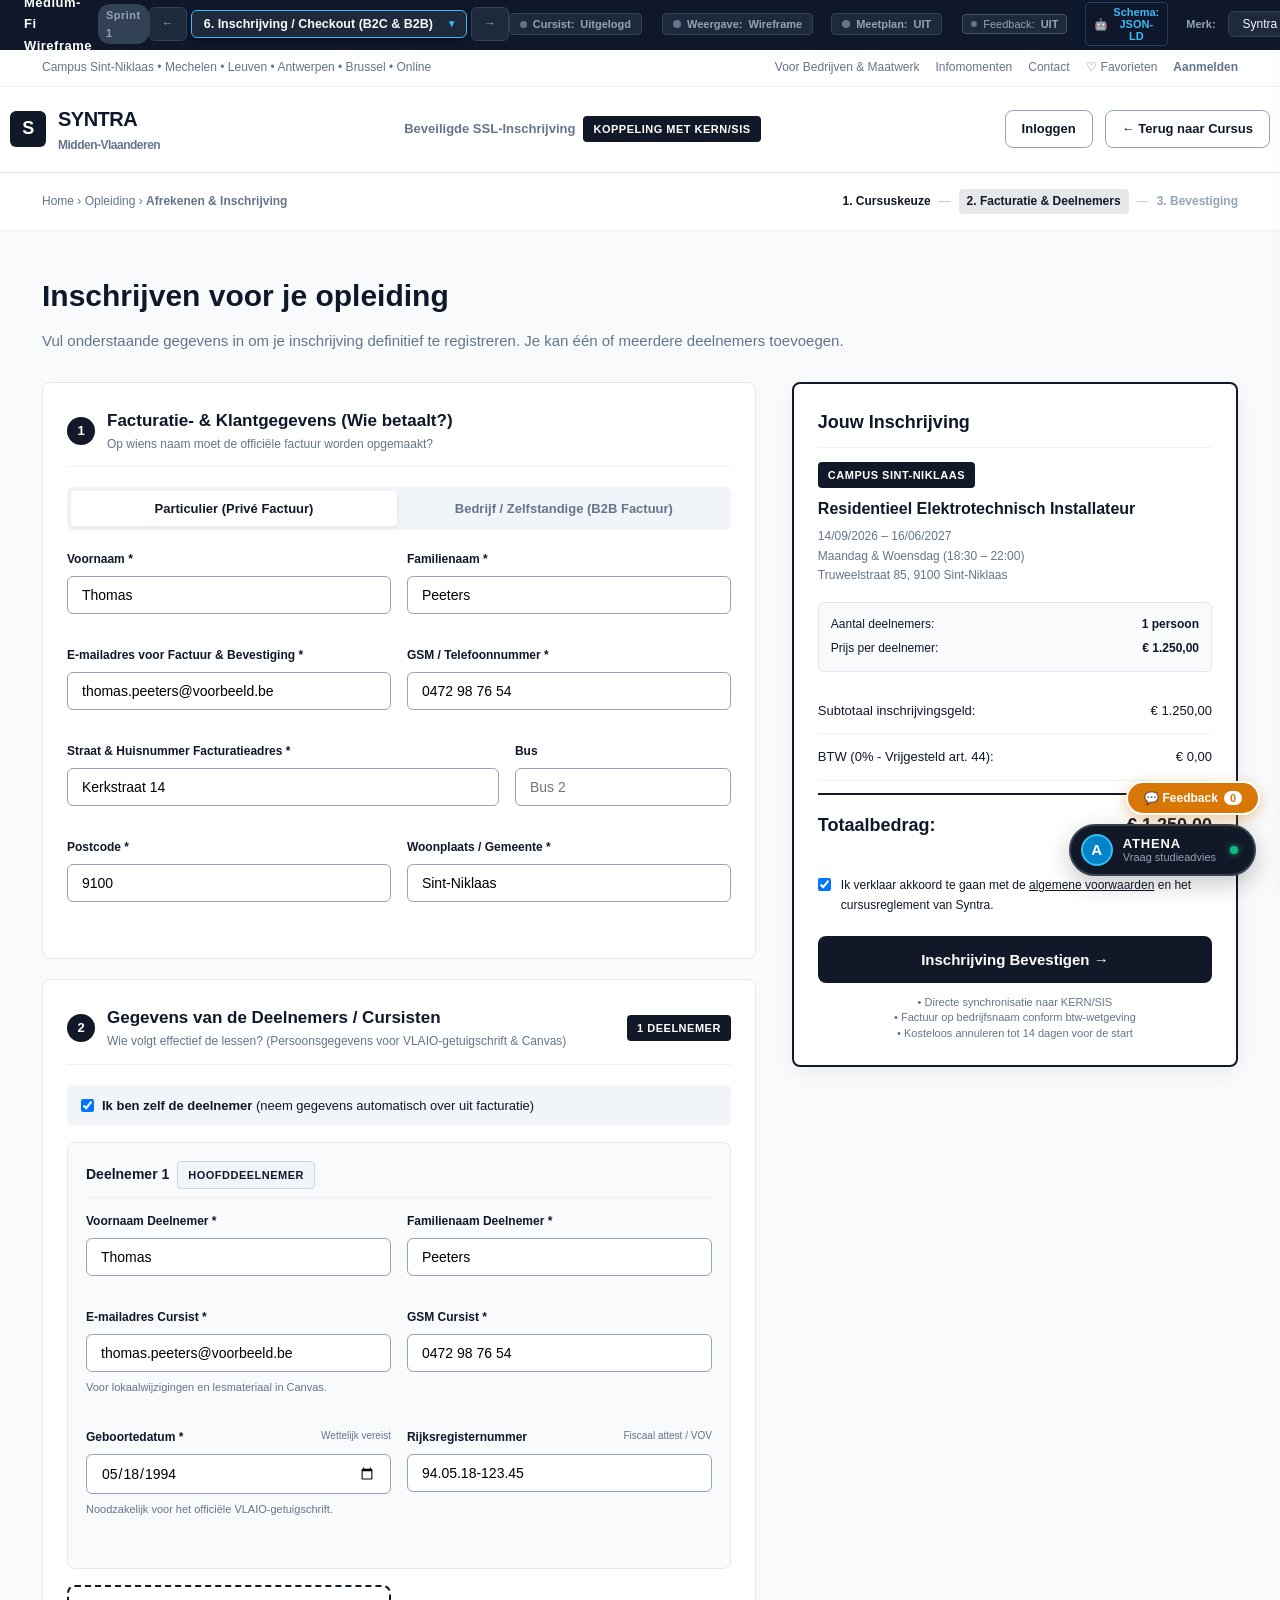
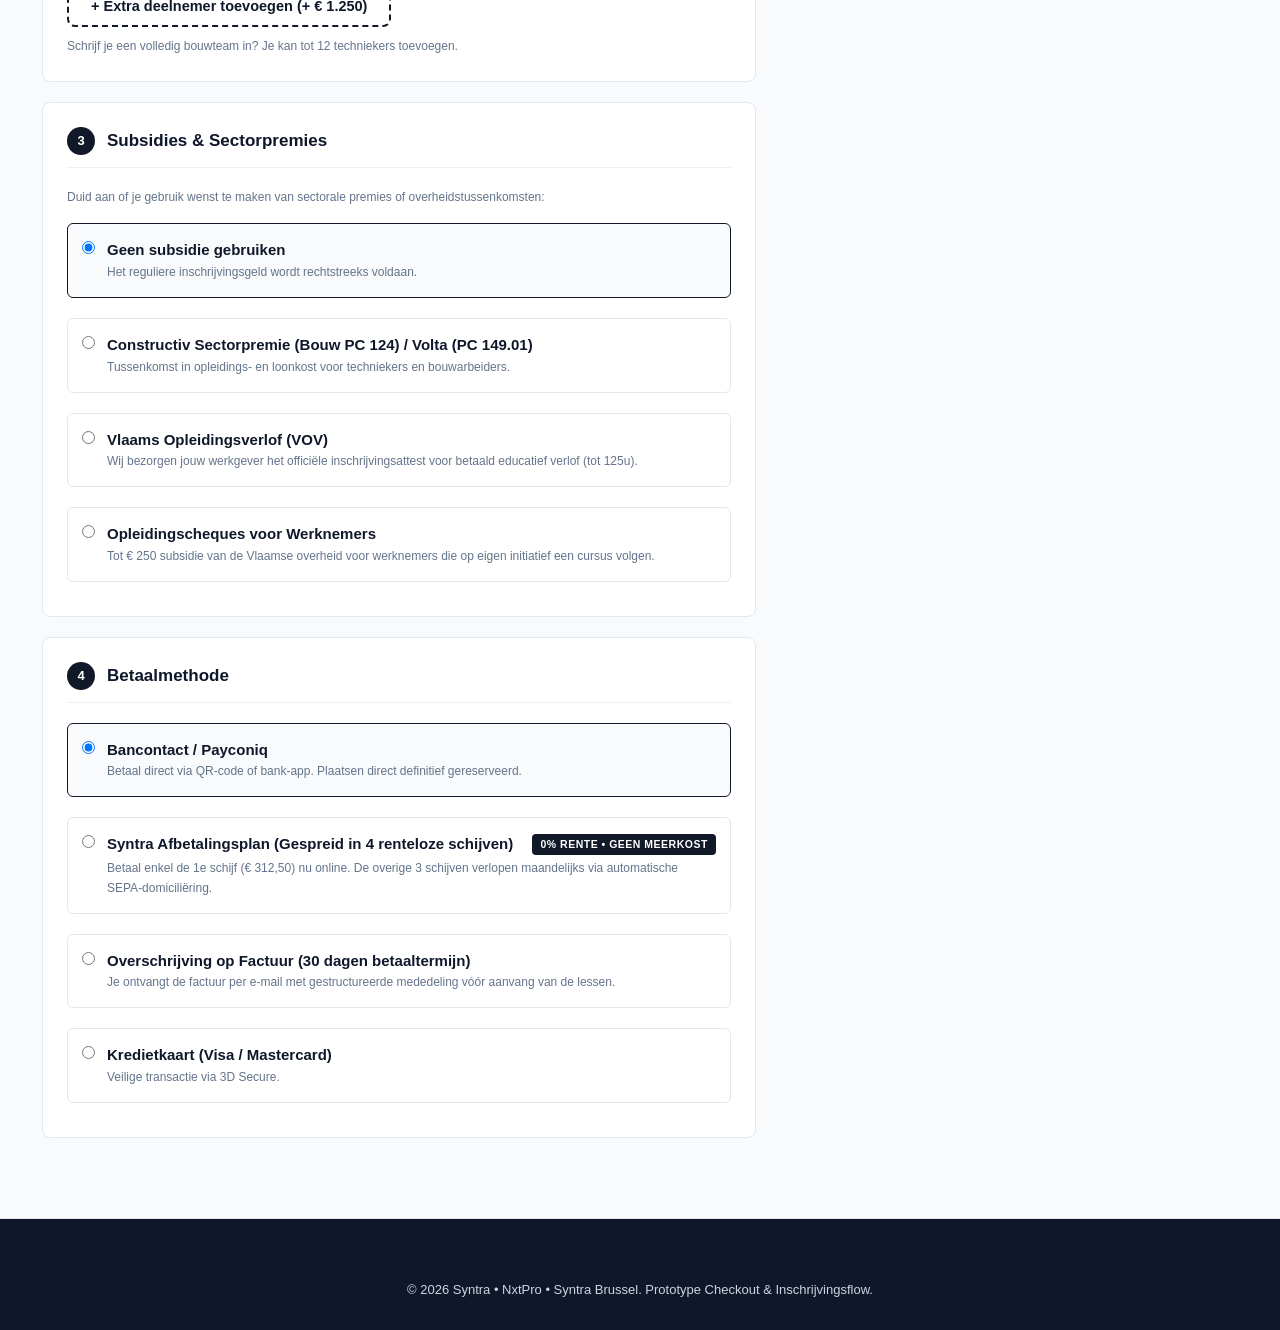
==== afrekenen.html @ c0764ba0 "Initial commit: Syntra & NxtPro wireframe prototype with feedback tool, schema inspector, and multi-" ====
<!DOCTYPE html>
<html lang="nl-BE">
<head>
    <meta charset="UTF-8">
    <meta name="viewport" content="width=device-width, initial-scale=1.0">
    <title>Wireframe Prototype - Afrekenen &amp; Inschrijven</title>
    <link rel="stylesheet" href="assets/wireframe.css">
    <link rel="stylesheet" href="assets/feedback-tool.css">
    <script src="assets/wireframe.js" defer></script>
    <script src="assets/feedback-tool.js" defer></script>
    <script src="assets/schema-inspector.js" defer></script>
</head>
<body style="background:#F8FAFC;">

    <!-- GLOBAL HEADER WIREFRAME -->
    <header class="wf-header">
        <div class="wf-topbar">
            <div class="wf-container wf-topbar-flex">
                <div>Campus Sint-Niklaas &bull; Mechelen &bull; Leuven &bull; Antwerpen &bull; Brussel &bull; Online</div>
                <div style="display:flex;gap:16px;align-items:center;">
                    <a href="sector-bouw.html#b2b-bouw" style="color:inherit;text-decoration:none;">Voor Bedrijven &amp; Maatwerk</a>
                    <a href="index.html#infosessies" style="color:inherit;text-decoration:none;">Infomomenten</a>
                    <a href="#" style="color:inherit;text-decoration:none;">Contact</a>
                    <a href="#" class="wf-top-favorites-btn" style="color:inherit;text-decoration:none;display:inline-flex;align-items:center;gap:4px;">
                        <span>♡</span> <span>Favorieten</span>
                        <span class="wf-fav-count-badge" style="display:none;">0</span>
                    </a>
                    <a href="#" class="wf-top-user-btn" style="color:inherit;text-decoration:none;font-weight:700;">
                        Aanmelden
                    </a>
                </div>
            </div>
        </div>

        <div class="wf-container wf-main-header">
            <a href="index.html" class="wf-brand-logo">
                <div class="wf-logo-badge">S</div>
                <div>
                    <span class="wf-brand-name">SYNTRA</span>
                    <span style="font-size:12px;display:block;font-weight:600;color:var(--wf-text-muted);" class="wf-brand-sub">Midden-Vlaanderen</span>
                </div>
            </a>
            <div style="font-size:13px; font-weight:700; color:var(--wf-text-muted); display:flex; align-items:center; gap:8px;">
                <span>Beveiligde SSL-Inschrijving</span>
                <span class="wf-tag wf-tag-dark">Koppeling met KERN/SIS</span>
            </div>
            <div class="wf-nav-actions">
                <a href="opleiding.html" class="wf-btn wf-btn-outline wf-btn-sm">&larr; Terug naar Cursus</a>
            </div>
        </div>
    </header>

    <!-- CHECKOUT BREADCRUMB & STAPPENINDICATOR -->
    <div style="background:#FFFFFF; border-bottom:1px solid #EEF2F6; padding:16px 0;">
        <div class="wf-container">
            <div style="display:flex; justify-content:space-between; align-items:center; flex-wrap:wrap; gap:12px;">
                <div style="font-size:12px; color:var(--wf-text-muted);">
                    <a href="index.html" style="color:inherit; text-decoration:none;">Home</a> &rsaquo;
                    <a href="opleiding.html" style="color:inherit; text-decoration:none;">Opleiding</a> &rsaquo;
                    <strong>Afrekenen &amp; Inschrijving</strong>
                </div>
                <!-- Stappen indicator -->
                <div style="display:flex; align-items:center; gap:8px; font-size:12px; font-weight:700;">
                    <span style="color:#111827;">1. Cursuskeuze</span>
                    <span style="color:#CBD5E1;">&mdash;</span>
                    <span style="color:#111827; background:#E5E7EB; padding:3px 8px; border-radius:4px;">2. Facturatie &amp; Deelnemers</span>
                    <span style="color:#CBD5E1;">&mdash;</span>
                    <span style="color:#94A3B8;">3. Bevestiging</span>
                </div>
            </div>
        </div>
    </div>

    <!-- MAIN CHECKOUT CONTENT -->
    <main class="wf-section" style="padding:40px 0 60px;">
        <div class="wf-container">
            
            <h1 style="font-size:30px; font-weight:900; margin-bottom:8px;">
                Inschrijven voor je opleiding
            </h1>
            <p style="font-size:15px; color:var(--wf-text-muted); margin-bottom:28px;">
                Vul onderstaande gegevens in om je inschrijving definitief te registreren. Je kan één of meerdere deelnemers toevoegen.
            </p>

            <form id="wfCheckoutForm" action="bevestiging.html" method="get">
                <div class="wf-checkout-layout">
                    
                    <!-- LINKERKOLOM: INSCHRIJFFORMULIER -->
                    <div>
                        
                        <!-- STAP 1: FACTURATIE- & KLANTGEGEVENS (ONMIDDELLIJK ALS EERSTE STAP!) -->
                        <div class="wf-checkout-step">
                            <div class="wf-checkout-step-header">
                                <div class="wf-step-number">1</div>
                                <div>
                                    <div class="wf-checkout-step-title">Facturatie- &amp; Klantgegevens (Wie betaalt?)</div>
                                    <div style="font-size:12px; color:var(--wf-text-muted);">Op wiens naam moet de officiële factuur worden opgemaakt?</div>
                                </div>
                            </div>

                            <div class="wf-toggle-tabs" id="customerTypeTabs">
                                <button type="button" class="wf-toggle-tab active" id="tabParticulier" onclick="switchCustomerType('particulier')">
                                    Particulier (Privé Factuur)
                                </button>
                                <button type="button" class="wf-toggle-tab" id="tabBedrijf" onclick="switchCustomerType('bedrijf')">
                                    Bedrijf / Zelfstandige (B2B Factuur)
                                </button>
                            </div>
                            <input type="hidden" name="klanttype" id="inputKlanttype" value="particulier">

                            <!-- VELDEN VOOR BEDRIJF / ZAKELIJK (DIRECT ZICHTBAAR BIJ BEDRIJF) -->
                            <div id="fieldsBedrijf" style="display:none; background:#F8FAFC; border:1px solid #CBD5E1; border-radius:8px; padding:20px; margin-bottom:16px;">
                                <div class="wf-form-row">
                                    <div class="wf-form-row-1">
                                        <label class="wf-form-label">Bedrijfsnaam / Onderneming *</label>
                                        <input type="text" class="wf-form-input" name="bedrijfsnaam" id="inputBedrijfsnaam" placeholder="bv. Bouwbedrijf Peeters NV" value="Bouwbedrijf Peeters NV">
                                    </div>
                                    <div class="wf-form-row-1">
                                        <label class="wf-form-label">
                                            <span>Ondernemings- / BTW-nummer *</span>
                                            <small style="color:#059669; font-weight:700;">Geldig (Modulo 97)</small>
                                        </label>
                                        <input type="text" class="wf-form-input" name="btwnummer" id="inputBTW" placeholder="BE 0123.456.789" value="BE 0845.123.789">
                                    </div>
                                </div>

                                <div class="wf-form-row">
                                    <div class="wf-form-row-1">
                                        <label class="wf-form-label">E-mailadres voor Facturatie *</label>
                                        <input type="email" class="wf-form-input" name="facturatie_email" placeholder="facturen@bedrijf.be" value="facturen@peetersbouw.be">
                                        <small style="font-size:11px; color:var(--wf-text-muted);">PDF en e-factuur (UBL / Peppol) worden hierheen verzonden.</small>
                                    </div>
                                    <div class="wf-form-row-1">
                                        <label class="wf-form-label">PO-nummer / Bestelbon referentie</label>
                                        <input type="text" class="wf-form-input" name="po_nummer" placeholder="bv. PO-2026-9041" value="PO-2026-9041">
                                    </div>
                                </div>

                                <div class="wf-form-row">
                                    <div class="wf-form-row-1">
                                        <label class="wf-form-label">Contactpersoon Facturatie (Voornaam &amp; Naam)</label>
                                        <input type="text" class="wf-form-input" name="contactpersoon" placeholder="bv. Martine Janssens" value="Martine Janssens">
                                    </div>
                                    <div class="wf-form-row-1">
                                        <label class="wf-form-label">Telefoonnummer Administratie</label>
                                        <input type="tel" class="wf-form-input" name="bedrijf_telefoon" placeholder="03 770 12 34" value="03 770 12 34">
                                    </div>
                                </div>
                            </div>

                            <!-- VELDEN VOOR PARTICULIERE FACTUUR -->
                            <div id="fieldsParticulier">
                                <div class="wf-form-row">
                                    <div class="wf-form-row-1">
                                        <label class="wf-form-label">Voornaam *</label>
                                        <input type="text" class="wf-form-input" id="fact_voornaam" name="fact_voornaam" required placeholder="bv. Thomas" value="Thomas">
                                    </div>
                                    <div class="wf-form-row-1">
                                        <label class="wf-form-label">Familienaam *</label>
                                        <input type="text" class="wf-form-input" id="fact_achternaam" name="fact_achternaam" required placeholder="bv. Peeters" value="Peeters">
                                    </div>
                                </div>

                                <div class="wf-form-row">
                                    <div class="wf-form-row-1">
                                        <label class="wf-form-label">E-mailadres voor Factuur &amp; Bevestiging *</label>
                                        <input type="email" class="wf-form-input" id="fact_email" name="fact_email" required placeholder="thomas.peeters@voorbeeld.be" value="thomas.peeters@voorbeeld.be">
                                    </div>
                                    <div class="wf-form-row-1">
                                        <label class="wf-form-label">GSM / Telefoonnummer *</label>
                                        <input type="tel" class="wf-form-input" id="fact_telefoon" name="fact_telefoon" required placeholder="0470 12 34 56" value="0472 98 76 54">
                                    </div>
                                </div>
                            </div>

                            <!-- GEMEENSCHAPPELIJK FACTURATIEADRES -->
                            <div class="wf-form-row" style="grid-template-columns: 2fr 1fr;">
                                <div class="wf-form-row-1">
                                    <label class="wf-form-label">Straat &amp; Huisnummer Facturatieadres *</label>
                                    <input type="text" class="wf-form-input" id="fact_straat" name="fact_straat" required placeholder="Kerkstraat 14" value="Kerkstraat 14">
                                </div>
                                <div class="wf-form-row-1">
                                    <label class="wf-form-label">Bus</label>
                                    <input type="text" class="wf-form-input" id="fact_bus" name="fact_bus" placeholder="Bus 2">
                                </div>
                            </div>

                            <div class="wf-form-row">
                                <div class="wf-form-row-1">
                                    <label class="wf-form-label">Postcode *</label>
                                    <input type="text" class="wf-form-input" id="fact_postcode" name="fact_postcode" required placeholder="9100" value="9100">
                                </div>
                                <div class="wf-form-row-1">
                                    <label class="wf-form-label">Woonplaats / Gemeente *</label>
                                    <input type="text" class="wf-form-input" id="fact_gemeente" name="fact_gemeente" required placeholder="Sint-Niklaas" value="Sint-Niklaas">
                                </div>
                            </div>
                        </div>

                        <!-- STAP 2: DEELNEMERS / CURSISTEN (MEERDERE DEELNEMERS INSCHRIJVEN!) -->
                        <div class="wf-checkout-step">
                            <div class="wf-checkout-step-header" style="justify-content:space-between; flex-wrap:wrap;">
                                <div style="display:flex; align-items:center; gap:12px;">
                                    <div class="wf-step-number">2</div>
                                    <div>
                                        <div class="wf-checkout-step-title">Gegevens van de Deelnemers / Cursisten</div>
                                        <div style="font-size:12px; color:var(--wf-text-muted);">Wie volgt effectief de lessen? (Persoonsgegevens voor VLAIO-getuigschrift &amp; Canvas)</div>
                                    </div>
                                </div>

                                <span class="wf-tag wf-tag-dark" id="participantBadgeCount">1 Deelnemer</span>
                            </div>

                            <!-- Optie voor particulier: ik ben zelf deelnemer -->
                            <div id="selfParticipantOption" style="margin-bottom:16px; background:#F1F5F9; padding:10px 14px; border-radius:6px; font-size:13px;">
                                <label style="display:flex; align-items:center; gap:8px; cursor:pointer;">
                                    <input type="checkbox" id="copyFacturatieToP1" checked onchange="toggleCopyFromFacturatie(this.checked)">
                                    <span><strong>Ik ben zelf de deelnemer</strong> (neem gegevens automatisch over uit facturatie)</span>
                                </label>
                            </div>

                            <!-- DEELNEMER CONTAINER -->
                            <div id="participantsContainer">
                                
                                <!-- DEELNEMER 1 -->
                                <div class="wf-participant-card" id="participantCard1">
                                    <div class="wf-participant-header">
                                        <div style="font-weight:800; font-size:14px; display:flex; align-items:center; gap:8px;">
                                            <span>Deelnemer 1</span>
                                            <span class="wf-tag wf-tag-outline">Hoofddeelnemer</span>
                                        </div>
                                    </div>

                                    <div class="wf-form-row">
                                        <div class="wf-form-row-1">
                                            <label class="wf-form-label">Voornaam Deelnemer *</label>
                                            <input type="text" class="wf-form-input" id="p1_voornaam" name="deelnemer_voornaam[]" required placeholder="bv. Thomas" value="Thomas">
                                        </div>
                                        <div class="wf-form-row-1">
                                            <label class="wf-form-label">Familienaam Deelnemer *</label>
                                            <input type="text" class="wf-form-input" id="p1_achternaam" name="deelnemer_achternaam[]" required placeholder="bv. Peeters" value="Peeters">
                                        </div>
                                    </div>

                                    <div class="wf-form-row">
                                        <div class="wf-form-row-1">
                                            <label class="wf-form-label">E-mailadres Cursist *</label>
                                            <input type="email" class="wf-form-input" id="p1_email" name="deelnemer_email[]" required placeholder="thomas.peeters@voorbeeld.be" value="thomas.peeters@voorbeeld.be">
                                            <small style="font-size:11px; color:var(--wf-text-muted);">Voor lokaalwijzigingen en lesmateriaal in Canvas.</small>
                                        </div>
                                        <div class="wf-form-row-1">
                                            <label class="wf-form-label">GSM Cursist *</label>
                                            <input type="tel" class="wf-form-input" id="p1_telefoon" name="deelnemer_telefoon[]" required placeholder="0470 12 34 56" value="0472 98 76 54">
                                        </div>
                                    </div>

                                    <div class="wf-form-row">
                                        <div class="wf-form-row-1">
                                            <label class="wf-form-label">
                                                <span>Geboortedatum *</span>
                                                <small style="color:var(--wf-text-muted); font-weight:400;">Wettelijk vereist</small>
                                            </label>
                                            <input type="date" class="wf-form-input" name="deelnemer_geboortedatum[]" required value="1994-05-18">
                                            <small style="font-size:11px; color:var(--wf-text-muted);">Noodzakelijk voor het officiële VLAIO-getuigschrift.</small>
                                        </div>
                                        <div class="wf-form-row-1">
                                            <label class="wf-form-label">
                                                <span>Rijksregisternummer</span>
                                                <small style="color:var(--wf-text-muted); font-weight:400;">Fiscaal attest / VOV</small>
                                            </label>
                                            <input type="text" class="wf-form-input" name="deelnemer_rrn[]" placeholder="94.05.18-123.45" value="94.05.18-123.45">
                                        </div>
                                    </div>
                                </div>

                            </div>

                            <!-- KNOP OM EXTRA DEELNEMERS TOE TE VOEGEN -->
                            <div style="margin-top:14px; display:flex; justify-content:space-between; align-items:center; flex-wrap:wrap; gap:10px;">
                                <button type="button" class="wf-btn wf-btn-outline" style="border:2px dashed #111827; font-weight:700; background:#FFFFFF;" onclick="addParticipant()">
                                    + Extra deelnemer toevoegen (+ &euro; 1.250)
                                </button>
                                <span style="font-size:12px; color:var(--wf-text-muted);">
                                    Schrijf je een volledig bouwteam in? Je kan tot 12 techniekers toevoegen.
                                </span>
                            </div>
                        </div>

                        <!-- STAP 3: SUBSIDIES & SECTORFINANCIERING -->
                        <div class="wf-checkout-step">
                            <div class="wf-checkout-step-header">
                                <div class="wf-step-number">3</div>
                                <div class="wf-checkout-step-title">Subsidies &amp; Sectorpremies</div>
                            </div>
                            <p style="font-size:12px; color:var(--wf-text-muted); margin-bottom:16px;">
                                Duid aan of je gebruik wenst te maken van sectorale premies of overheidstussenkomsten:
                            </p>

                            <div style="display:flex; flex-direction:column; gap:10px;">
                                <label class="wf-payment-option active">
                                    <input type="radio" name="subsidie" value="geen" checked style="margin-top:3px;">
                                    <div>
                                        <strong>Geen subsidie gebruiken</strong>
                                        <div style="font-size:12px; color:var(--wf-text-muted);">Het reguliere inschrijvingsgeld wordt rechtstreeks voldaan.</div>
                                    </div>
                                </label>

                                <label class="wf-payment-option">
                                    <input type="radio" name="subsidie" value="constructiv" style="margin-top:3px;">
                                    <div>
                                        <strong>Constructiv Sectorpremie (Bouw PC 124) / Volta (PC 149.01)</strong>
                                        <div style="font-size:12px; color:var(--wf-text-muted);">
                                            Tussenkomst in opleidings- en loonkost voor techniekers en bouwarbeiders.
                                        </div>
                                    </div>
                                </label>

                                <label class="wf-payment-option">
                                    <input type="radio" name="subsidie" value="vov" style="margin-top:3px;">
                                    <div>
                                        <strong>Vlaams Opleidingsverlof (VOV)</strong>
                                        <div style="font-size:12px; color:var(--wf-text-muted);">
                                            Wij bezorgen jouw werkgever het officiële inschrijvingsattest voor betaald educatief verlof (tot 125u).
                                        </div>
                                    </div>
                                </label>

                                <label class="wf-payment-option">
                                    <input type="radio" name="subsidie" value="cheques" style="margin-top:3px;">
                                    <div>
                                        <strong>Opleidingscheques voor Werknemers</strong>
                                        <div style="font-size:12px; color:var(--wf-text-muted);">
                                            Tot &euro; 250 subsidie van de Vlaamse overheid voor werknemers die op eigen initiatief een cursus volgen.
                                        </div>
                                    </div>
                                </label>
                            </div>
                        </div>

                        <!-- STAP 4: BETAALMETHODE -->
                        <div class="wf-checkout-step">
                            <div class="wf-checkout-step-header">
                                <div class="wf-step-number">4</div>
                                <div class="wf-checkout-step-title">Betaalmethode</div>
                            </div>

                            <div style="display:flex; flex-direction:column; gap:10px;">
                                <label class="wf-payment-option active">
                                    <input type="radio" name="betaalmethode" value="bancontact" checked style="margin-top:3px;">
                                    <div>
                                        <strong>Bancontact / Payconiq</strong>
                                        <div style="font-size:12px; color:var(--wf-text-muted);">Betaal direct via QR-code of bank-app. Plaatsen direct definitief gereserveerd.</div>
                                    </div>
                                </label>

                                <label class="wf-payment-option" id="paymentOptAfbetalingsplan">
                                    <input type="radio" name="betaalmethode" value="afbetalingsplan" style="margin-top:3px;">
                                    <div style="flex:1;">
                                        <div style="display:flex; justify-content:space-between; align-items:center; flex-wrap:wrap; gap:6px;">
                                            <strong>Syntra Afbetalingsplan (Gespreid in 4 renteloze schijven)</strong>
                                            <span class="wf-tag wf-tag-green" style="font-size:10.5px; padding:2px 8px;">0% Rente &bull; Geen meerkost</span>
                                        </div>
                                        <div style="font-size:12px; color:var(--wf-text-muted); margin-top:2px;">
                                            Betaal enkel de 1e schijf (&euro; 312,50) nu online. De overige 3 schijven verlopen maandelijks via automatische SEPA-domiciliëring.
                                        </div>
                                        <div id="afbetalingDetails" style="display:none; margin-top:10px; padding:10px 12px; background:#F0FDF4; border:1px solid #BBF7D0; border-radius:4px; font-size:11.5px; color:#166534; line-height:1.5;">
                                            <strong>Jouw betaaltermijnen:</strong><br>
                                            &bull; <strong>Vandaag bij inschrijving:</strong> &euro; 312,50 (1e schijf)<br>
                                            &bull; <strong>Binnen 30 dagen:</strong> &euro; 312,50 (2e schijf via domiciliëring)<br>
                                            &bull; <strong>Binnen 60 dagen:</strong> &euro; 312,50 (3e schijf via domiciliëring)<br>
                                            &bull; <strong>Binnen 90 dagen:</strong> &euro; 312,50 (4e schijf via domiciliëring)<br>
                                            <span style="font-size:11px; color:#15803D;">Direct geactiveerd &bull; Geen lening, geen kredietcheck &bull; 0% dossierkosten</span>
                                        </div>
                                    </div>
                                </label>

                                <label class="wf-payment-option">
                                    <input type="radio" name="betaalmethode" value="factuur" style="margin-top:3px;">
                                    <div>
                                        <strong>Overschrijving op Factuur (30 dagen betaaltermijn)</strong>
                                        <div style="font-size:12px; color:var(--wf-text-muted);">Je ontvangt de factuur per e-mail met gestructureerde mededeling vóór aanvang van de lessen.</div>
                                    </div>
                                </label>

                                <label class="wf-payment-option">
                                    <input type="radio" name="betaalmethode" value="creditcard" style="margin-top:3px;">
                                    <div>
                                        <strong>Kredietkaart (Visa / Mastercard)</strong>
                                        <div style="font-size:12px; color:var(--wf-text-muted);">Veilige transactie via 3D Secure.</div>
                                    </div>
                                </label>
                            </div>
                        </div>

                    </div>

                    <!-- RECHTERKOLOM: DYNAMISCHE BESTELLINGS- & PRIJSSAMENVATTING -->
                    <aside>
                        <div class="wf-order-summary-box">
                            <h3 style="font-size:18px; font-weight:900; margin-bottom:14px; padding-bottom:10px; border-bottom:1px solid #EEF2F6;">
                                Jouw Inschrijving
                            </h3>

                            <div style="margin-bottom:16px;">
                                <span class="wf-tag wf-tag-dark" id="summaryCampusTag">Campus Sint-Niklaas</span>
                                <h4 style="font-size:16px; font-weight:800; margin:8px 0 4px;" id="summaryCourseTitle">
                                    Residentieel Elektrotechnisch Installateur
                                </h4>
                                <div style="font-size:12px; color:var(--wf-text-muted);" id="summarySchedule">
                                    14/09/2026 – 16/06/2027<br>
                                    Maandag &amp; Woensdag (18:30 – 22:00)<br>
                                    Truweelstraat 85, 9100 Sint-Niklaas
                                </div>
                            </div>

                            <div style="background:#F8FAFC; border:1px solid var(--wf-border); border-radius:6px; padding:12px; margin-bottom:16px; font-size:12px;">
                                <div style="display:flex; justify-content:space-between; margin-bottom:4px;">
                                    <span>Aantal deelnemers:</span>
                                    <strong id="summaryCountText">1 persoon</strong>
                                </div>
                                <div style="display:flex; justify-content:space-between;">
                                    <span>Prijs per deelnemer:</span>
                                    <strong>&euro; 1.250,00</strong>
                                </div>
                            </div>

                            <div class="wf-order-item">
                                <span>Subtotaal inschrijvingsgeld:</span>
                                <span id="summarySubtotal">&euro; 1.250,00</span>
                            </div>

                            <div class="wf-order-item">
                                <span>BTW (0% - Vrijgesteld art. 44):</span>
                                <span>&euro; 0,00</span>
                            </div>

                            <div class="wf-order-total">
                                <span>Totaalbedrag:</span>
                                <span id="summaryTotalText">&euro; 1.250,00</span>
                            </div>

                            <!-- DYNAMISCH AFBETALINGSPLAN VAKJE -->
                            <div id="summaryInstallmentBox" style="display:none; margin:12px 0; padding:10px 12px; background:#EFF6FF; border:1px solid #BFDBFE; border-radius:6px; font-size:12px; color:#1E40AF; line-height:1.45;">
                                <div style="display:flex; justify-content:space-between; font-weight:800; font-size:13px; margin-bottom:4px; color:#1D4ED8;">
                                    <span>Nu te betalen (1e schijf):</span>
                                    <span id="summaryFirstInstallment">&euro; 312,50</span>
                                </div>
                                <div style="font-size:11px; color:#3B82F6;">
                                    Resterend saldo: 3 &times; <strong id="summaryRemainingInstallments">&euro; 312,50</strong> via maandelijkse domiciliëring (0% rente).
                                </div>
                            </div>

                            <div style="margin:20px 0;">
                                <label style="display:flex; gap:10px; align-items:flex-start; font-size:12px; color:var(--wf-text-main); cursor:pointer;">
                                    <input type="checkbox" required checked style="margin-top:2px;">
                                    <span>Ik verklaar akkoord te gaan met de <a href="#" style="color:inherit; text-decoration:underline;">algemene voorwaarden</a> en het cursusreglement van Syntra.</span>
                                </label>
                            </div>

                            <button type="submit" id="btnSubmitCheckout" class="wf-btn wf-btn-primary" style="width:100%; padding:14px; font-size:15px; font-weight:800; justify-content:center;">
                                Inschrijving Bevestigen &rarr;
                            </button>

                            <div style="font-size:11px; color:var(--wf-text-muted); text-align:center; margin-top:12px; line-height:1.4;">
                                &bull; Directe synchronisatie naar KERN/SIS<br>
                                &bull; Factuur op bedrijfsnaam conform btw-wetgeving<br>
                                &bull; Kosteloos annuleren tot 14 dagen voor de start
                            </div>
                        </div>
                    </aside>

                </div>
            </form>

        </div>
    </main>

    <!-- FOOTER -->
    <footer class="wf-footer">
        <div class="wf-container" style="text-align:center;">
            <div>&copy; 2026 Syntra &bull; NxtPro &bull; Syntra Brussel. Prototype Checkout &amp; Inschrijvingsflow.</div>
        </div>
    </footer>

    <!-- INTERACTIEVE LOGICA: MULTI-DEELNEMERS & FACTURATIE -->
    <script>
    var pricePerParticipant = 1250;
    var participantCount = 1;

    function switchCustomerType(type) {
        var tabParticulier = document.getElementById('tabParticulier');
        var tabBedrijf = document.getElementById('tabBedrijf');
        var fieldsBedrijf = document.getElementById('fieldsBedrijf');
        var fieldsParticulier = document.getElementById('fieldsParticulier');
        var inputKlanttype = document.getElementById('inputKlanttype');
        var selfOption = document.getElementById('selfParticipantOption');

        if (type === 'bedrijf') {
            tabParticulier.classList.remove('active');
            tabBedrijf.classList.add('active');
            fieldsBedrijf.style.display = 'block';
            fieldsParticulier.style.display = 'none';
            inputKlanttype.value = 'bedrijf';
            selfOption.style.display = 'none'; // Bij bedrijf schrijft HR/bedrijfsleider meestal werknemers in
        } else {
            tabBedrijf.classList.remove('active');
            tabParticulier.classList.add('active');
            fieldsBedrijf.style.display = 'none';
            fieldsParticulier.style.display = 'block';
            inputKlanttype.value = 'particulier';
            selfOption.style.display = 'block';
        }
    }

    function addParticipant() {
        participantCount++;
        var container = document.getElementById('participantsContainer');
        var card = document.createElement('div');
        card.className = 'wf-participant-card';
        card.id = 'participantCard' + participantCount;
        
        card.innerHTML = 
            '<div class="wf-participant-header">' +
                '<div style="font-weight:800; font-size:14px; display:flex; align-items:center; gap:8px;">' +
                    '<span>Deelnemer ' + participantCount + '</span>' +
                '</div>' +
                '<button type="button" class="wf-btn wf-btn-outline wf-btn-sm" style="padding:2px 8px; font-size:11px; color:#DC2626; border-color:#DC2626;" onclick="removeParticipant(' + participantCount + ')">' +
                    'Verwijderen' +
                '</button>' +
            '</div>' +
            '<div class="wf-form-row">' +
                '<div class="wf-form-row-1">' +
                    '<label class="wf-form-label">Voornaam Deelnemer ' + participantCount + ' *</label>' +
                    '<input type="text" class="wf-form-input" name="deelnemer_voornaam[]" required placeholder="bv. Kevin">' +
                '</div>' +
                '<div class="wf-form-row-1">' +
                    '<label class="wf-form-label">Familienaam Deelnemer ' + participantCount + ' *</label>' +
                    '<input type="text" class="wf-form-input" name="deelnemer_achternaam[]" required placeholder="bv. Wouters">' +
                '</div>' +
            '</div>' +
            '<div class="wf-form-row">' +
                '<div class="wf-form-row-1">' +
                    '<label class="wf-form-label">E-mailadres Cursist *</label>' +
                    '<input type="email" class="wf-form-input" name="deelnemer_email[]" required placeholder="cursist' + participantCount + '@bedrijf.be">' +
                '</div>' +
                '<div class="wf-form-row-1">' +
                    '<label class="wf-form-label">GSM Cursist *</label>' +
                    '<input type="tel" class="wf-form-input" name="deelnemer_telefoon[]" required placeholder="0470 00 00 00">' +
                '</div>' +
            '</div>' +
            '<div class="wf-form-row">' +
                '<div class="wf-form-row-1">' +
                    '<label class="wf-form-label">Geboortedatum *</label>' +
                    '<input type="date" class="wf-form-input" name="deelnemer_geboortedatum[]" required>' +
                '</div>' +
                '<div class="wf-form-row-1">' +
                    '<label class="wf-form-label">Rijksregisternummer</label>' +
                    '<input type="text" class="wf-form-input" name="deelnemer_rrn[]" placeholder="JJ.MM.DD-XXX.XX">' +
                '</div>' +
            '</div>';

        container.appendChild(card);
        updateOrderSummary();
    }

    function removeParticipant(id) {
        var card = document.getElementById('participantCard' + id);
        if (card) {
            card.remove();
            participantCount = document.querySelectorAll('.wf-participant-card').length;
            updateOrderSummary();
        }
    }

    function updateOrderSummary() {
        var total = participantCount * pricePerParticipant;
        var installment = total / 4;

        document.getElementById('participantBadgeCount').textContent = participantCount + (participantCount === 1 ? ' Deelnemer' : ' Deelnemers');
        document.getElementById('summaryCountText').textContent = participantCount + (participantCount === 1 ? ' persoon' : ' personen');
        document.getElementById('summarySubtotal').textContent = '€ ' + total.toLocaleString('nl-BE', { minimumFractionDigits: 2 });
        document.getElementById('summaryTotalText').textContent = '€ ' + total.toLocaleString('nl-BE', { minimumFractionDigits: 2 });

        var firstInstEl = document.getElementById('summaryFirstInstallment');
        var restInstEl = document.getElementById('summaryRemainingInstallments');
        if (firstInstEl) firstInstEl.textContent = '€ ' + installment.toLocaleString('nl-BE', { minimumFractionDigits: 2 });
        if (restInstEl) restInstEl.textContent = '€ ' + installment.toLocaleString('nl-BE', { minimumFractionDigits: 2 });
    }

    function toggleCopyFromFacturatie(checked) {
        if (checked) {
            document.getElementById('p1_voornaam').value = document.getElementById('fact_voornaam').value;
            document.getElementById('p1_achternaam').value = document.getElementById('fact_achternaam').value;
            document.getElementById('p1_email').value = document.getElementById('fact_email').value;
            document.getElementById('p1_telefoon').value = document.getElementById('fact_telefoon').value;
        }
    }

    document.addEventListener('DOMContentLoaded', function() {
        var params = new URLSearchParams(window.location.search);
        var campus = params.get('campus');
        var moment = params.get('moment');
        var start = params.get('start');

        if (campus) {
            document.getElementById('summaryCampusTag').textContent = 'Campus ' + campus;
            document.getElementById('summarySchedule').innerHTML = 
                (start || '14/09/2026') + ' – Juni 2027<br>' +
                (moment || 'Avondles') + '<br>' +
                'Campus ' + campus;
        }

        // Live syncing van facturatie naar deelnemer 1 als checkbox actief is
        ['fact_voornaam', 'fact_achternaam', 'fact_email', 'fact_telefoon'].forEach(function(fieldId) {
            var el = document.getElementById(fieldId);
            if (el) {
                el.addEventListener('input', function() {
                    var chk = document.getElementById('copyFacturatieToP1');
                    if (chk && chk.checked) {
                        toggleCopyFromFacturatie(true);
                    }
                });
            }
        });

        // Wisselen betaalmethode en dynamisch afbetalingsplan
        var paymentRadios = document.querySelectorAll('input[name="betaalmethode"]');
        var afbetalingDetails = document.getElementById('afbetalingDetails');
        var installmentBox = document.getElementById('summaryInstallmentBox');
        var btnSubmit = document.getElementById('btnSubmitCheckout');

        paymentRadios.forEach(function(radio) {
            radio.addEventListener('change', function() {
                paymentRadios.forEach(function(r) {
                    var lbl = r.closest('.wf-payment-option');
                    if (lbl) lbl.classList.remove('active');
                });
                var activeLbl = this.closest('.wf-payment-option');
                if (activeLbl) activeLbl.classList.add('active');

                if (this.value === 'afbetalingsplan') {
                    if (afbetalingDetails) afbetalingDetails.style.display = 'block';
                    if (installmentBox) installmentBox.style.display = 'block';
                    if (btnSubmit) btnSubmit.innerHTML = '1e Schijf Betalen &amp; Inschrijving Bevestigen &rarr;';
                } else {
                    if (afbetalingDetails) afbetalingDetails.style.display = 'none';
                    if (installmentBox) installmentBox.style.display = 'none';
                    if (btnSubmit) btnSubmit.innerHTML = 'Inschrijving Bevestigen &rarr;';
                }
            });
        });
    });
    </script>

</body>
</html>
---- assets/wireframe.css ----
/* ==========================================================================
   MEDIUM-FIDELITY WIREFRAME SYSTEM (Syntra MVL, NxtPro, Syntra Brussel)
   Focus: Contenthiërarchie, compositie, gebruikersflow, data-elementen.
   ========================================================================== */

@import url('https://fonts.googleapis.com/css2?family=Inter:wght@400;500;600;700&family=Plus+Jakarta+Sans:wght@500;600;700;800&family=Rubik:wght@600;700;800;900&display=swap');

:root {
    --wf-bg: #F8FAFC;
    --wf-card-bg: #FFFFFF;
    --wf-border: #E2E8F0;
    --wf-border-strong: #94A3B8;
    --wf-text-main: #0F172A;
    --wf-text-muted: #64748B;
    --wf-text-light: #94A3B8;
    --wf-primary: #111827; /* 100% Neutraal Zwart / Antraciet (Kleur-ongevoelig) */
    --wf-primary-hover: #000000;
    --wf-accent: #374151;
    --wf-box-placeholder: #F1F5F9;
    --wf-radius: 8px;
    --wf-radius-sm: 4px;
    --wf-container: 1260px;
    --wf-font: -apple-system, BlinkMacSystemFont, "Segoe UI", Roboto, "Helvetica Neue", Arial, sans-serif;
}

/* Neutral monochrome brand overrides - Kleur-ongevoelig */
body[data-brand="nxtpro"] {
    --wf-primary: #111827;
}
body[data-brand="brussel"] {
    --wf-primary: #111827;
}

html {
    scroll-behavior: smooth;
    scroll-padding-top: 165px;
}

* {
    box-sizing: border-box;
    margin: 0;
    padding: 0;
}

body {
    font-family: var(--wf-font);
    background-color: var(--wf-bg);
    color: var(--wf-text-main);
    line-height: 1.65;
    font-size: 15px;
    padding-top: 50px; /* Ruimte voor de prototype bar */
}

/* ==========================================================================
   PROTOTYPE SYSTEM BAR (Zwevende navigatie voor directie & marketing)
   ========================================================================== */
#prototype-bar {
    position: fixed;
    top: 0;
    left: 0;
    right: 0;
    height: 50px;
    background: #0F172A;
    color: #F8FAFC;
    z-index: 99999;
    display: flex;
    align-items: center;
    justify-content: space-between;
    padding: 0 24px;
    font-size: 13px;
    border-bottom: 2px solid var(--wf-primary);
}

.pb-left {
    display: flex;
    align-items: center;
    gap: 12px;
}

.pb-logo {
    font-weight: 800;
    letter-spacing: 0.5px;
    display: flex;
    align-items: center;
    gap: 6px;
    color: #fff;
    text-decoration: none;
}

.pb-tag {
    background: #334155;
    padding: 2px 8px;
    border-radius: 12px;
    font-size: 11px;
    font-weight: 600;
    color: #94A3B8;
}

.pb-nav {
    display: flex;
    align-items: center;
    gap: 8px;
}

.pb-page-select-wrapper {
    position: relative;
    display: flex;
    align-items: center;
}

.pb-page-select {
    background: #1E293B;
    color: #F8FAFC;
    border: 1px solid #38BDF8;
    padding: 6px 32px 6px 12px;
    border-radius: 6px;
    font-size: 12.5px;
    font-weight: 700;
    cursor: pointer;
    outline: none;
    appearance: none;
    -webkit-appearance: none;
    transition: all 0.15s ease;
    box-shadow: 0 2px 6px rgba(0, 0, 0, 0.25);
}

.pb-page-select:hover {
    background: #334155;
    border-color: #7DD3FC;
}

.pb-page-select:focus {
    border-color: #38BDF8;
    box-shadow: 0 0 0 3px rgba(56, 189, 248, 0.3);
}

.pb-page-select-arrow {
    position: absolute;
    right: 10px;
    pointer-events: none;
    font-size: 10px;
    color: #38BDF8;
}

.pb-page-quick-jump {
    display: flex;
    align-items: center;
    gap: 4px;
}

.pb-page-nav-btn {
    background: #1E293B;
    border: 1px solid #334155;
    color: #94A3B8;
    padding: 5px 8px;
    border-radius: 4px;
    cursor: pointer;
    font-size: 12px;
    text-decoration: none;
    display: flex;
    align-items: center;
    justify-content: center;
    transition: all 0.15s;
}

.pb-page-nav-btn:hover {
    background: #334155;
    color: #FFFFFF;
}

.pb-nav a {
    color: #94A3B8;
    text-decoration: none;
    padding: 6px 12px;
    border-radius: 6px;
    font-weight: 500;
    transition: all 0.15s;
}

.pb-nav a:hover,
.pb-nav a.active {
    color: #FFFFFF;
    background: #1E293B;
}

.pb-right {
    display: flex;
    align-items: center;
    gap: 12px;
}

.pb-select {
    background: #1E293B;
    color: #F8FAFC;
    border: 1px solid #334155;
    padding: 4px 10px;
    border-radius: 6px;
    font-size: 12px;
    cursor: pointer;
}

/* ==========================================================================
   LAYOUT CONTAINERS & GRID (Ademruimte & Ritmiek)
   ========================================================================== */
.wf-container {
    max-width: var(--wf-container);
    margin: 0 auto;
    padding: 0 32px;
}

.wf-section {
    padding: 72px 0;
    border-bottom: 1px solid var(--wf-border);
}

.wf-section.bg-alt {
    background: #FFFFFF;
}

.wf-grid-2 {
    display: grid;
    grid-template-columns: 1fr 1fr;
    gap: 40px;
}

.wf-grid-3 {
    display: grid;
    grid-template-columns: repeat(3, 1fr);
    gap: 30px;
}

.wf-grid-4 {
    display: grid;
    grid-template-columns: repeat(4, 1fr);
    gap: 24px;
}

/* ==========================================================================
   HEADER & GLOBAL NAVIGATION WIREFRAME
   ========================================================================== */
.wf-header {
    background: #FFFFFF;
    border-bottom: 1px solid var(--wf-border);
    position: sticky;
    top: 50px;
    z-index: 1000;
}

.wf-topbar {
    border-bottom: 1px solid #EEF2F6;
    padding: 8px 0;
    font-size: 12px;
    color: var(--wf-text-muted);
}

.wf-topbar-flex {
    display: flex;
    justify-content: space-between;
    align-items: center;
}

.wf-main-header {
    padding: 16px 0;
    display: flex;
    align-items: center;
    justify-content: space-between;
}

.wf-brand-logo {
    display: flex;
    align-items: center;
    gap: 12px;
    font-weight: 900;
    font-size: 20px;
    color: var(--wf-text-main);
    text-decoration: none;
    letter-spacing: -0.5px;
}

.wf-logo-badge {
    width: 36px;
    height: 36px;
    background: var(--wf-primary);
    color: #fff;
    display: flex;
    align-items: center;
    justify-content: center;
    border-radius: 6px;
    font-size: 18px;
    font-weight: 800;
}

.wf-nav-links {
    display: flex;
    gap: 28px;
    list-style: none;
    font-weight: 600;
    font-size: 15px;
}

.wf-nav-links a {
    color: var(--wf-text-main);
    text-decoration: none;
    display: flex;
    align-items: center;
    gap: 4px;
}

.wf-nav-links a:hover {
    color: var(--wf-primary);
}

.wf-nav-actions {
    display: flex;
    gap: 12px;
    align-items: center;
}

/* ==========================================================================
   BUTTONS & WIREFRAME ELEMENTS
   ========================================================================== */
.wf-btn {
    display: inline-flex;
    align-items: center;
    justify-content: center;
    gap: 8px;
    padding: 11px 22px;
    border-radius: var(--wf-radius);
    font-weight: 600;
    font-size: 14.5px;
    text-decoration: none;
    cursor: pointer;
    transition: all 0.15s;
    border: 1px solid transparent;
}

.wf-btn-primary {
    background: var(--wf-primary);
    color: #FFFFFF;
}

.wf-btn-primary:hover {
    filter: brightness(0.9);
}

.wf-btn-outline {
    background: transparent;
    border-color: var(--wf-border-strong);
    color: var(--wf-text-main);
}

.wf-btn-outline:hover {
    background: #F1F5F9;
}

.wf-btn-sm {
    padding: 7px 16px;
    font-size: 13px;
}

.wf-tag {
    display: inline-block;
    padding: 4px 10px;
    border-radius: 4px;
    font-size: 11px;
    font-weight: 700;
    text-transform: uppercase;
    letter-spacing: 0.5px;
    background: #E2E8F0;
    color: #1E293B;
}

/* ==========================================================================
   SECTION HEADERS & ADEMRUIMTE
   ========================================================================== */
.wf-section-header {
    margin-bottom: 36px;
}

.wf-section-header h2 {
    font-size: 28px;
    font-weight: 800;
    line-height: 1.25;
    letter-spacing: -0.015em;
    margin-bottom: 12px;
}

.wf-section-header p {
    font-size: 15.5px;
    color: var(--wf-text-muted);
    line-height: 1.65;
    max-width: 800px;
    margin-bottom: 0;
}

/* ==========================================================================
   ACCORDIONS (Moduleweergave & Details)
   ========================================================================== */
.wf-accordion {
    background: #FFFFFF;
    border: 1px solid var(--wf-border);
    border-radius: 8px;
    margin-bottom: 16px;
    padding: 22px 26px;
    transition: border-color 0.15s ease, box-shadow 0.15s ease;
}

.wf-accordion:hover {
    border-color: #94A3B8;
}

.wf-accordion summary {
    cursor: pointer;
    font-size: 16px;
    font-weight: 800;
    line-height: 1.4;
    outline: none;
    user-select: none;
}

.wf-accordion[open] summary {
    margin-bottom: 16px;
    padding-bottom: 14px;
    border-bottom: 1px solid var(--wf-border);
}

.wf-tag-green,
.wf-tag-blue,
.wf-tag-dark {
    background: #111827;
    color: #FFFFFF;
}

.wf-tag-red,
.wf-tag-outline {
    background: #F1F5F9;
    color: #0F172A;
    border: 1px solid #CBD5E1;
}

/* ==========================================================================
   CLUSTER / SECTOR SUB-NAVIGATIEBALK
   Verschijnt direct onder de globale navigatie op sector/clusterpagina's
   ========================================================================== */
.wf-cluster-nav {
    background: #111827;
    color: #F8FAFC;
    border-top: 1px solid #1F2937;
    box-shadow: 0 4px 12px rgba(0, 0, 0, 0.08);
}

.wf-cluster-nav-inner {
    display: flex;
    align-items: center;
    justify-content: space-between;
    height: 48px;
}

.wf-cluster-brand {
    display: flex;
    align-items: center;
    gap: 10px;
    font-size: 13px;
    font-weight: 800;
    text-transform: uppercase;
    letter-spacing: 0.5px;
    color: #FFFFFF;
    flex-shrink: 0;
}

.wf-cluster-badge {
    background: #374151;
    color: #F9FAFB;
    font-size: 10px;
    padding: 2px 7px;
    border-radius: 4px;
    font-weight: 700;
    letter-spacing: 0.5px;
}

.wf-cluster-links {
    display: flex;
    gap: 4px;
    list-style: none;
    margin: 0;
    padding: 0;
}

.wf-cluster-links a {
    color: #D1D5DB;
    text-decoration: none;
    font-size: 13px;
    font-weight: 600;
    padding: 6px 12px;
    border-radius: 4px;
    transition: all 0.15s;
    display: flex;
    align-items: center;
    gap: 6px;
    white-space: nowrap;
}

.wf-cluster-links a:hover,
.wf-cluster-links a.active {
    color: #FFFFFF;
    background: #1F2937;
}

.wf-cluster-actions {
    display: flex;
    align-items: center;
    gap: 10px;
    flex-shrink: 0;
}

.wf-cluster-search {
    background: #1F2937;
    border: 1px solid #374151;
    color: #FFFFFF;
    padding: 5px 12px;
    border-radius: 4px;
    font-size: 12px;
    width: 190px;
    transition: all 0.15s;
}

.wf-cluster-search::placeholder {
    color: #9CA3AF;
}

.wf-cluster-search:focus {
    outline: none;
    border-color: #94A3B8;
    background: #0F172A;
}

/* Placeholder for wireframe images/illustrations (Gearceerd luik) */
.wf-img-ph {
    background: repeating-linear-gradient(
        -45deg,
        #F3F4F6,
        #F3F4F6 8px,
        #E5E7EB 8px,
        #E5E7EB 16px
    );
    border: 1px solid var(--wf-border-strong);
    display: flex;
    flex-direction: column;
    align-items: center;
    justify-content: center;
    color: var(--wf-text-muted);
    font-size: 11px;
    font-weight: 600;
    text-transform: uppercase;
    letter-spacing: 0.5px;
    border-radius: var(--wf-radius);
    text-align: center;
    padding: 12px;
}

/* ==========================================================================
   CARDS & COMPONENTS
   ========================================================================== */
.wf-card {
    background: var(--wf-card-bg);
    border: 1px solid var(--wf-border);
    border-radius: var(--wf-radius);
    overflow: hidden;
    transition: transform 0.15s, box-shadow 0.15s;
    display: flex;
    flex-direction: column;
}

.wf-card:hover {
    transform: translateY(-2px);
    box-shadow: 0 8px 24px rgba(0, 0, 0, 0.06);
    border-color: var(--wf-border-strong);
}

.wf-card-body {
    padding: 24px;
    display: flex;
    flex-direction: column;
    flex-grow: 1;
}

.wf-card-title {
    font-size: 18px;
    font-weight: 800;
    margin: 8px 0 12px;
    line-height: 1.3;
    color: var(--wf-text-main);
}

.wf-card-meta {
    display: flex;
    flex-direction: column;
    gap: 8px;
    font-size: 13.5px;
    color: var(--wf-text-muted);
    margin-bottom: 20px;
}

.wf-card-footer {
    border-top: 1px solid var(--wf-border);
    padding-top: 18px;
    margin-top: auto;
    display: flex;
    justify-content: space-between;
    align-items: center;
}

.wf-price {
    font-size: 17px;
    font-weight: 800;
    color: var(--wf-text-main);
}

/* Horizontal card variant (voor split-catalogus) */
.wf-card-horizontal {
    display: grid;
    grid-template-columns: 200px 1fr;
    border: 1px solid var(--wf-border);
    background: #fff;
    border-radius: var(--wf-radius);
    overflow: hidden;
    margin-bottom: 20px;
    transition: border-color 0.15s, box-shadow 0.15s;
}

.wf-card-horizontal:hover {
    border-color: var(--wf-border-strong);
    box-shadow: 0 4px 16px rgba(0,0,0,0.05);
}

.wf-card-horizontal .wf-price {
    margin-right: 48px;
}

/* ==========================================================================
   USP STRIP CARDS (Met rustig recht balkje i.p.v. felle iconen/cirkels)
   ========================================================================== */
.wf-usp-card {
    background: #FFFFFF;
    border: 1px solid var(--wf-border);
    border-radius: 6px;
    padding: 16px 22px;
    display: flex;
    align-items: center;
    gap: 14px;
    box-shadow: 0 1px 3px rgba(0, 0, 0, 0.02);
    transition: all 0.15s ease;
}

.wf-usp-bar {
    width: 3px;
    height: 32px;
    background: #CBD5E1; /* Rustig, niet-vibrant neutraal balkje */
    border-radius: 2px;
    flex-shrink: 0;
}

.wf-usp-title {
    display: block;
    font-size: 13.5px;
    font-weight: 700;
    color: var(--wf-text-main);
    line-height: 1.3;
}

.wf-usp-sub {
    display: block;
    font-size: 12px;
    color: var(--wf-text-muted);
    line-height: 1.3;
}

/* ==========================================================================
   OPPORTUNITY STRIP (Geïntegreerde 3-delige infostrip, geen losse Tailwind blokjes)
   ========================================================================== */
.wf-horizontal-blocks {
    display: grid;
    grid-template-columns: repeat(3, 1fr);
    background: #FFFFFF;
    border: 1px solid var(--wf-border);
    border-radius: 6px;
    margin: 0;
    overflow: hidden;
    box-shadow: none;
}

.wf-horiz-block {
    background: #FFFFFF;
    border: none;
    border-right: 1px solid var(--wf-border);
    padding: 22px 28px;
    display: flex;
    flex-direction: column;
    justify-content: center;
    gap: 6px;
    box-shadow: none;
}

.wf-horiz-block:last-child {
    border-right: none;
}

.wf-horiz-block h4 {
    font-size: 13px;
    font-weight: 800;
    text-transform: uppercase;
    letter-spacing: 0.2px;
    margin: 0;
    color: var(--wf-text-main);
}

.wf-horiz-block p {
    font-size: 12.5px;
    color: var(--wf-text-muted);
    line-height: 1.45;
    margin: 0;
}

.wf-horiz-block a {
    color: var(--wf-text-main);
    font-weight: 700;
    text-decoration: underline;
    text-underline-offset: 2px;
}

.wf-horiz-block a:hover {
    color: var(--wf-primary);
}

/* ==========================================================================
   KEY FACTS STRIP (Overzichtelijke feitenrij, geen losse Tailwind badges)
   ========================================================================== */
.wf-key-facts-strip {
    display: grid;
    grid-template-columns: repeat(3, 1fr);
    border: 1px solid var(--wf-border);
    border-radius: 4px;
    background: #FFFFFF;
    overflow: hidden;
}

.wf-key-fact {
    padding: 14px 18px;
    border-right: 1px solid var(--wf-border);
}

.wf-key-fact:last-child {
    border-right: none;
}

.wf-key-fact-label {
    display: block;
    font-size: 13px;
    font-weight: 800;
    color: var(--wf-text-main);
    margin-bottom: 3px;
}

.wf-key-fact-desc {
    font-size: 12px;
    color: var(--wf-text-muted);
    line-height: 1.4;
    margin: 0;
}

/* ==========================================================================
   STATUS BADGES (Subtiel en professioneel, zonder pastel Tailwind look)
   ========================================================================== */
.wf-status-badge {
    display: inline-flex;
    align-items: center;
    font-size: 11px;
    font-weight: 700;
    padding: 3px 8px;
    border-radius: 3px;
    border: 1px solid var(--wf-border);
    background: #F1F5F9;
    color: var(--wf-text-main);
    white-space: nowrap;
}

.wf-status-badge.is-limited {
    background: #FFFBEB;
    color: #854D0E;
    border-color: #FDE68A;
}

.wf-status-badge.is-full {
    background: #FEF2F2;
    color: #991B1B;
    border-color: #FECACA;
}

/* ==========================================================================
   FOOTER WIREFRAME
   ========================================================================== */
.wf-footer {
    background: #0F172A;
    color: #CBD5E1;
    padding: 60px 0 30px;
    font-size: 13px;
}

.wf-footer a {
    color: #94A3B8;
    text-decoration: none;
    transition: color 0.15s;
}

.wf-footer a:hover {
    color: #FFFFFF;
}

.wf-footer-grid {
    display: grid;
    grid-template-columns: 2fr 1fr 1fr 1.5fr;
    gap: 40px;
    margin-bottom: 40px;
}

.wf-footer-col h4 {
    color: #FFFFFF;
    font-size: 14px;
    font-weight: 700;
    margin-bottom: 16px;
    text-transform: uppercase;
    letter-spacing: 0.5px;
}

.wf-footer-col ul {
    list-style: none;
    display: flex;
    flex-direction: column;
    gap: 10px;
}

.wf-footer-bottom {
    border-top: 1px solid #1E293B;
    padding-top: 24px;
    display: flex;
    justify-content: space-between;
    align-items: center;
    color: #64748B;
    font-size: 12px;
}

/* ==========================================================================
   ANCHOR NAVIGATION (Cursusfiche In-Page Navigatie)
   ========================================================================== */
.wf-anchor-nav {
    background: #FFFFFF;
    border-bottom: 2px solid #111827;
    position: sticky;
    top: 108px;
    z-index: 850;
    box-shadow: 0 2px 8px rgba(0,0,0,0.04);
}

.wf-anchor-nav-inner {
    display: flex;
    align-items: center;
    justify-content: space-between;
    gap: 16px;
    height: 50px;
}

.wf-anchor-links {
    display: flex;
    gap: 4px;
    list-style: none;
    margin: 0;
    padding: 0;
    overflow-x: auto;
    flex: 1;
    scrollbar-width: none;
}

.wf-anchor-links::-webkit-scrollbar {
    display: none;
}

.wf-anchor-actions {
    display: flex;
    align-items: center;
    gap: 12px;
    flex-shrink: 0;
}

.wf-anchor-links a {
    color: #4B5563;
    text-decoration: none;
    font-size: 13px;
    font-weight: 700;
    padding: 12px 14px;
    display: flex;
    align-items: center;
    gap: 6px;
    white-space: nowrap;
    border-bottom: 2px solid transparent;
    margin-bottom: -2px;
    transition: all 0.15s;
}

.wf-anchor-links a:hover,
.wf-anchor-links a.active {
    color: #111827;
    border-bottom-color: #111827;
    background: #F8FAFC;
}

/* ==========================================================================
   FLOATING ACTION BUTTON (Inschrijven FAB hangend onder de ankerbalk)
   ========================================================================== */
.wf-floating-enroll {
    display: none !important;
}
    border: 1px solid #374151;
    transition: transform 0.15s, background-color 0.15s, box-shadow 0.15s;
}

.wf-floating-enroll:hover {
    background: #000000;
    transform: translateY(-2px);
    box-shadow: 0 6px 22px rgba(0, 0, 0, 0.32);
}

.wf-floating-enroll-badge {
    background: #374151;
    color: #FFFFFF;
    font-size: 11px;
    padding: 2px 7px;
    border-radius: 12px;
}

/* ==========================================================================
   CHECKOUT & WINKELMAND WIREFRAME SYSTEEM
   ========================================================================== */
.wf-checkout-layout {
    display: grid;
    grid-template-columns: 1.6fr 1fr;
    gap: 36px;
    align-items: flex-start;
}

.wf-checkout-step {
    background: #FFFFFF;
    border: 1px solid var(--wf-border);
    border-radius: var(--wf-radius);
    padding: 24px;
    margin-bottom: 20px;
}

.wf-checkout-step-header {
    display: flex;
    align-items: center;
    gap: 12px;
    margin-bottom: 20px;
    padding-bottom: 12px;
    border-bottom: 1px solid #EEF2F6;
}

.wf-step-number {
    width: 28px;
    height: 28px;
    border-radius: 50%;
    background: #111827;
    color: #FFFFFF;
    display: flex;
    align-items: center;
    justify-content: center;
    font-weight: 800;
    font-size: 13px;
}

.wf-checkout-step-title {
    font-size: 17px;
    font-weight: 800;
}

.wf-toggle-tabs {
    display: flex;
    background: #F1F5F9;
    padding: 4px;
    border-radius: 6px;
    margin-bottom: 20px;
    gap: 4px;
}

.wf-toggle-tab {
    flex: 1;
    text-align: center;
    padding: 10px;
    font-size: 13px;
    font-weight: 700;
    border-radius: 4px;
    cursor: pointer;
    background: transparent;
    border: none;
    color: var(--wf-text-muted);
    transition: all 0.15s;
}

.wf-toggle-tab.active {
    background: #FFFFFF;
    color: #111827;
    box-shadow: 0 2px 6px rgba(0,0,0,0.06);
}

.wf-form-row {
    display: grid;
    grid-template-columns: 1fr 1fr;
    gap: 16px;
    margin-bottom: 16px;
}

.wf-form-row-1 {
    display: flex;
    flex-direction: column;
    gap: 6px;
    margin-bottom: 16px;
}

.wf-form-label {
    font-size: 12px;
    font-weight: 700;
    color: var(--wf-text-main);
    display: flex;
    justify-content: space-between;
}

.wf-form-input,
.wf-form-select {
    width: 100%;
    padding: 10px 14px;
    border: 1px solid var(--wf-border-strong);
    border-radius: 6px;
    font-size: 14px;
    font-family: inherit;
    background: #FFFFFF;
}

.wf-form-input:focus,
.wf-form-select:focus {
    outline: none;
    border-color: #111827;
    box-shadow: 0 0 0 2px rgba(17, 24, 39, 0.1);
}

.wf-payment-option {
    border: 1px solid var(--wf-border);
    border-radius: 6px;
    padding: 14px;
    margin-bottom: 10px;
    display: flex;
    align-items: flex-start;
    gap: 12px;
    cursor: pointer;
    transition: border-color 0.15s, background-color 0.15s;
}

.wf-payment-option.active,
.wf-payment-option:hover {
    border-color: #111827;
    background: #F8FAFC;
}

.wf-order-summary-box {
    background: #FFFFFF;
    border: 2px solid #111827;
    border-radius: var(--wf-radius);
    padding: 24px;
    position: sticky;
    top: 120px;
    box-shadow: 0 6px 20px rgba(0,0,0,0.06);
}

.wf-order-item {
    display: flex;
    justify-content: space-between;
    padding: 12px 0;
    border-bottom: 1px solid #EEF2F6;
    font-size: 13px;
}

.wf-order-total {
    display: flex;
    justify-content: space-between;
    align-items: center;
    padding: 16px 0;
    font-size: 18px;
    font-weight: 900;
    border-top: 2px solid #111827;
    margin-top: 12px;
}

.wf-participant-card {
    background: #F8FAFC;
    border: 1px solid var(--wf-border);
    border-radius: var(--wf-radius);
    padding: 18px;
    margin-bottom: 16px;
    transition: border-color 0.15s;
}

.wf-participant-card:hover {
    border-color: #94A3B8;
}

.wf-participant-header {
    display: flex;
    justify-content: space-between;
    align-items: center;
    margin-bottom: 14px;
    padding-bottom: 8px;
    border-bottom: 1px solid #EEF2F6;
}

/* ==========================================================================
   SESSION CARDS & COMPACT TABLE (Multi-sessie overzicht / Inrichtingen)
   ========================================================================== */
.wf-sessions-table {
    border: 1px solid var(--wf-border);
    border-radius: var(--wf-radius);
    background: #FFFFFF;
    overflow: hidden;
    margin-top: 16px;
    box-shadow: 0 2px 8px rgba(0, 0, 0, 0.03);
}

.wf-session-row {
    display: grid;
    grid-template-columns: 1.8fr 2.4fr 1.6fr 1fr 1.6fr;
    align-items: center;
    padding: 16px 22px;
    border-bottom: 1px solid #EEF2F6;
    font-size: 13.5px;
    gap: 16px;
    transition: background-color 0.15s;
}

.wf-session-row:hover:not(.is-header) {
    background-color: #F8FAFC;
}

.wf-session-row.is-header {
    background: #0F172A;
    color: #F8FAFC;
    font-size: 11px;
    font-weight: 700;
    text-transform: uppercase;
    letter-spacing: 0.5px;
    padding: 12px 22px;
    border-bottom: none;
}

.wf-session-expand {
    grid-column: 1 / -1;
    display: none;
    background: #FAFBFD;
    border-top: 1px dashed var(--wf-border);
    padding: 18px 20px;
    font-size: 13px;
}

.wf-session-expand.active {
    display: block;
}

/* ==========================================================================
   ROOSTER CALENDAR & LIST VIEW SYSTEEM
   ========================================================================== */
.wf-rooster-header {
    display: flex;
    justify-content: space-between;
    align-items: center;
    flex-wrap: wrap;
    gap: 12px;
    margin-bottom: 16px;
    padding-bottom: 12px;
    border-bottom: 1px solid var(--wf-border);
}

.wf-rooster-switch {
    display: flex;
    background: #E5E7EB;
    padding: 3px;
    border-radius: 6px;
    gap: 3px;
}

.wf-rooster-switch-btn {
    border: none;
    background: transparent;
    padding: 6px 14px;
    font-size: 12px;
    font-weight: 700;
    border-radius: 4px;
    cursor: pointer;
    color: var(--wf-text-muted);
    transition: all 0.15s;
    display: flex;
    align-items: center;
    gap: 6px;
}

.wf-rooster-switch-btn.active {
    background: #FFFFFF;
    color: #111827;
    box-shadow: 0 1px 4px rgba(0, 0, 0, 0.08);
}

/* Calendar Grid */
.wf-cal-wrapper {
    background: #FFFFFF;
    border: 1px solid var(--wf-border);
    border-radius: 8px;
    overflow: hidden;
}

.wf-cal-nav {
    display: flex;
    justify-content: space-between;
    align-items: center;
    padding: 12px 18px;
    background: #F8FAFC;
    border-bottom: 1px solid var(--wf-border);
    font-weight: 800;
    font-size: 14px;
}

.wf-cal-nav-btn {
    background: #FFFFFF;
    border: 1px solid var(--wf-border);
    padding: 4px 10px;
    border-radius: 4px;
    font-weight: 700;
    cursor: pointer;
    font-size: 13px;
}

.wf-cal-nav-btn:hover {
    background: #F1F5F9;
}

.wf-cal-grid {
    display: grid;
    grid-template-columns: repeat(7, 1fr);
    border-bottom: 1px solid var(--wf-border);
}

.wf-cal-head {
    background: #F1F5F9;
    padding: 8px 4px;
    text-align: center;
    font-size: 11px;
    font-weight: 800;
    color: var(--wf-text-muted);
    border-bottom: 1px solid var(--wf-border);
}

.wf-cal-cell {
    min-height: 80px;
    padding: 8px;
    border-right: 1px solid #EEF2F6;
    border-bottom: 1px solid #EEF2F6;
    background: #FFFFFF;
    display: flex;
    flex-direction: column;
    font-size: 12px;
}

.wf-cal-cell:nth-child(7n) {
    border-right: none;
}

.wf-cal-cell.is-other-month {
    background: #FAFAFA;
    color: #CBD5E1;
}

.wf-cal-cell.is-weekend {
    background: #FBFBFC;
}

.wf-cal-date {
    font-weight: 700;
    margin-bottom: 4px;
}

.wf-cal-event {
    background: #111827;
    color: #FFFFFF;
    padding: 4px 6px;
    border-radius: 4px;
    font-size: 10px;
    font-weight: 700;
    margin-top: 2px;
    line-height: 1.25;
}

.wf-cal-event-vacation {
    background: #F3F4F6;
    color: #4B5563;
    border: 1px dashed #CBD5E1;
    font-size: 10px;
    padding: 3px 5px;
    border-radius: 3px;
    margin-top: 2px;
}

/* List view table */
.wf-rooster-list-table {
    width: 100%;
    border-collapse: collapse;
    font-size: 12px;
    background: #FFFFFF;
    border: 1px solid var(--wf-border);
    border-radius: 6px;
    overflow: hidden;
}

.wf-rooster-list-table th {
    background: #0F172A;
    color: #FFFFFF;
    text-align: left;
    padding: 10px 14px;
    font-size: 11px;
    font-weight: 700;
    text-transform: uppercase;
}

.wf-rooster-list-table td {
    padding: 10px 14px;
    border-bottom: 1px solid #EEF2F6;
}

.wf-rooster-list-table tr:hover td {
    background: #F8FAFC;
}

.wf-rooster-list-table tr.is-vacation td {
    background: #F9FAFB;
    color: var(--wf-text-muted);
    font-style: italic;
}

.wf-session-card {
    background: #FFFFFF;
    border: 1px solid var(--wf-border);
    border-radius: var(--wf-radius);
    padding: 20px;
    margin-bottom: 14px;
    transition: border-color 0.15s, box-shadow 0.15s;
    display: flex;
    flex-direction: column;
    gap: 14px;
}

.wf-session-card:hover {
    border-color: #111827;
    box-shadow: 0 4px 14px rgba(0,0,0,0.05);
}

.wf-session-header {
    display: flex;
    justify-content: space-between;
    align-items: flex-start;
    flex-wrap: wrap;
    gap: 12px;
}

.wf-session-meta {
    display: grid;
    grid-template-columns: repeat(auto-fit, minmax(200px, 1fr));
    gap: 12px;
    font-size: 13px;
    background: #F8FAFC;
    padding: 12px 16px;
    border-radius: var(--wf-radius-sm);
    border: 1px solid #EEF2F6;
}

.wf-session-rooster-content {
    display: none;
    border-top: 1px dashed var(--wf-border);
    margin-top: 12px;
    padding-top: 14px;
    font-size: 13px;
    background: #FAFBFD;
    padding: 16px;
    border-radius: 6px;
}

.wf-session-rooster-content.active {
    display: block;
}

/* ==========================================================================
   RESPONSIVE
   ========================================================================== */
@media (max-width: 900px) {
    .wf-grid-4 { grid-template-columns: repeat(2, 1fr); }
    .wf-grid-3 { grid-template-columns: 1fr; }
    .wf-grid-2 { grid-template-columns: 1fr; }
    .wf-horizontal-blocks { grid-template-columns: 1fr; }
    .wf-card-horizontal { grid-template-columns: 1fr; }
    .wf-session-row { grid-template-columns: 1fr; gap: 8px; padding: 14px; }
    .wf-session-row.is-header { display: none; }
    .wf-footer-grid { grid-template-columns: 1fr 1fr; }
    .wf-nav-links { display: none; }
}

/* ==========================================================================
   MEETPLAN / TRACKING LAYER (Interactive Overlay)
   ========================================================================== */

/* Design Mode Button in Prototype Bar */
.pb-btn-design {
    display: inline-flex;
    align-items: center;
    gap: 6px;
    background: #1E293B;
    color: #94A3B8;
    border: 1px solid #334155;
    padding: 4px 10px;
    font-size: 11px;
    font-weight: 700;
    border-radius: 4px;
    cursor: pointer;
    transition: all 0.2s ease;
    margin-right: 6px;
    font-family: inherit;
}

.pb-btn-design:hover {
    background: #334155;
    color: #FFFFFF;
}

.pb-btn-design.active {
    background: #E30613;
    color: #FFFFFF;
    border-color: #F87171;
    box-shadow: 0 0 10px rgba(227, 6, 19, 0.45);
}

body[data-brand="nxtpro"] .pb-btn-design.active {
    background: #004B87;
    border-color: #38BDF8;
    box-shadow: 0 0 10px rgba(0, 75, 135, 0.45);
}

.pb-design-dot {
    width: 8px;
    height: 8px;
    border-radius: 50%;
    background: #64748B;
    display: inline-block;
    transition: all 0.2s;
}

.pb-btn-design.active .pb-design-dot {
    background: #FFFFFF;
    box-shadow: 0 0 6px #FFFFFF;
    animation: pbPulse 1.5s infinite;
}

/* Toggle Button in Prototype Bar */
.pb-btn-meetplan {
    display: inline-flex;
    align-items: center;
    gap: 6px;
    background: #1E293B;
    color: #94A3B8;
    border: 1px solid #334155;
    padding: 4px 10px;
    font-size: 11px;
    font-weight: 700;
    border-radius: 4px;
    cursor: pointer;
    transition: all 0.2s ease;
    margin-right: 8px;
    font-family: inherit;
}

.pb-btn-meetplan:hover {
    background: #334155;
    color: #FFFFFF;
}

.pb-btn-meetplan.active {
    background: #0284C7;
    color: #FFFFFF;
    border-color: #38BDF8;
    box-shadow: 0 0 10px rgba(14, 165, 233, 0.4);
}

.pb-meetplan-dot {
    width: 8px;
    height: 8px;
    border-radius: 50%;
    background: #64748B;
    display: inline-block;
    transition: all 0.2s;
}

.pb-btn-meetplan.active .pb-meetplan-dot {
    background: #FFFFFF;
    box-shadow: 0 0 6px #FFFFFF;
    animation: pbPulse 1.5s infinite;
}

@keyframes pbPulse {
    0% { transform: scale(0.9); opacity: 0.8; }
    50% { transform: scale(1.3); opacity: 1; }
    100% { transform: scale(0.9); opacity: 0.8; }
}

/* Active Meetplan State on Document Body */
body.wf-meetplan-active [data-wf-track] {
    outline: 2px dashed #0284C7 !important;
    outline-offset: 3px !important;
    background-color: rgba(2, 132, 199, 0.04) !important;
    overflow: visible !important;
    transition: all 0.2s ease;
}

body.wf-meetplan-active [data-wf-track]:hover {
    outline-color: #0369A1 !important;
    box-shadow: 0 0 0 4px rgba(2, 132, 199, 0.2) !important;
}

/* Ensure sticky/fixed elements preserve their exact position without vertical shifts or white bars! */
body.wf-meetplan-active [data-wf-track]:not(.wf-anchor-nav):not(.wf-floating-enroll):not(.wf-cluster-nav):not(.wf-header) {
    position: relative;
}

body.wf-meetplan-active .wf-anchor-nav {
    position: sticky !important;
    top: 108px !important;
    margin-top: 0 !important;
}

body.wf-meetplan-active .wf-floating-enroll {
    position: fixed !important;
}

/* Ensure text inside tracked elements stays 100% visible and high contrast */
body.wf-meetplan-active [data-wf-track] .wf-card-body,
body.wf-meetplan-active [data-wf-track] .wf-card-title,
body.wf-meetplan-active [data-wf-track] h1,
body.wf-meetplan-active [data-wf-track] h2,
body.wf-meetplan-active [data-wf-track] h3,
body.wf-meetplan-active [data-wf-track] h4,
body.wf-meetplan-active [data-wf-track] p,
body.wf-meetplan-active [data-wf-track] span:not(.wf-track-badge-num),
body.wf-meetplan-active [data-wf-track] a,
body.wf-meetplan-active [data-wf-track] label,
body.wf-meetplan-active [data-wf-track] .wf-price {
    position: relative;
    z-index: 2;
    opacity: 1 !important;
    visibility: visible !important;
}

body.wf-meetplan-active .wf-cluster-nav {
    overflow: visible !important;
}

/* Specific Badge Placements to prevent obscuring text or prices */
body.wf-meetplan-active .wf-anchor-nav > .wf-track-badge {
    top: 8px !important;
    right: 20px !important;
    z-index: 1000 !important;
}

body.wf-meetplan-active .wf-card-horizontal > .wf-track-badge {
    top: 8px !important;
    left: 8px !important;
    right: auto !important;
}

body.wf-meetplan-active .wf-cluster-nav > .wf-track-badge {
    top: -12px !important;
    right: 20px !important;
}

body.wf-meetplan-active .wf-btn[data-wf-track] > .wf-track-badge,
body.wf-meetplan-active button[data-wf-track] > .wf-track-badge {
    top: -12px !important;
    right: -8px !important;
}

/* Filter groups & search boxes */
body.wf-meetplan-active .wf-filter-group {
    padding: 6px 8px;
    border-radius: 4px;
    margin-left: -8px;
    margin-right: -8px;
}

body.wf-meetplan-active .wf-filter-group > .wf-track-badge {
    top: -10px !important;
    right: 4px !important;
    font-size: 10px !important;
    padding: 2px 6px !important;
}

body.wf-meetplan-active #filterResetBtn > .wf-track-badge {
    top: -14px !important;
    right: 0 !important;
    font-size: 10px !important;
}

body.wf-meetplan-active #catalogSearchBox > .wf-track-badge {
    top: -14px !important;
    right: 8px !important;
}

body.wf-meetplan-active #catalogSortBox > .wf-track-badge {
    top: -14px !important;
    right: 0 !important;
}

body.wf-meetplan-active .wf-subdomain-filters > .wf-track-badge {
    top: -14px !important;
    right: 0 !important;
}

body.wf-meetplan-active .wf-cluster-actions > .wf-track-badge {
    top: -12px !important;
    right: 8px !important;
}

/* Tracking Badge Pin */
.wf-track-badge {
    display: none;
}

body.wf-meetplan-active .wf-track-badge {
    display: inline-flex;
    position: absolute;
    top: 8px;
    right: 8px;
    align-items: center;
    gap: 6px;
    background: #0284C7;
    color: #FFFFFF !important;
    font-size: 11px;
    font-weight: 700;
    font-family: ui-monospace, SFMono-Regular, Menlo, Monaco, Consolas, monospace;
    padding: 3px 9px;
    border-radius: 4px;
    cursor: pointer;
    z-index: 1050;
    box-shadow: 0 4px 10px rgba(0, 0, 0, 0.25);
    border: 1px solid #38BDF8;
    line-height: 1.3;
    pointer-events: auto;
    text-transform: none;
    letter-spacing: 0;
    white-space: nowrap;
}

body.wf-meetplan-active .wf-track-badge * {
    color: #FFFFFF !important;
}

body.wf-meetplan-active .wf-track-badge:hover {
    background: #0369A1;
    transform: translateY(-1px);
    box-shadow: 0 6px 14px rgba(2, 132, 199, 0.45);
}

.wf-track-badge-num {
    background: rgba(255, 255, 255, 0.25);
    padding: 1px 5px;
    border-radius: 3px;
    font-size: 10px;
    font-weight: 800;
}

/* Popover / Inspector Modal */
.wf-track-modal-backdrop {
    position: fixed;
    top: 0;
    left: 0;
    right: 0;
    bottom: 0;
    background: rgba(15, 23, 42, 0.6);
    z-index: 9999;
    display: flex;
    align-items: center;
    justify-content: center;
    padding: 20px;
    backdrop-filter: blur(2px);
    animation: fadeIn 0.15s ease-out;
}

.wf-track-modal {
    background: #FFFFFF;
    border-radius: 12px;
    width: 100%;
    max-width: 680px;
    max-height: 90vh;
    overflow-y: auto;
    box-shadow: 0 20px 40px rgba(0, 0, 0, 0.2);
    border: 2px solid #0284C7;
}

.wf-track-modal-header {
    background: #0F172A;
    color: #FFFFFF;
    padding: 16px 20px;
    display: flex;
    justify-content: space-between;
    align-items: center;
    border-top-left-radius: 10px;
    border-top-right-radius: 10px;
}

.wf-track-modal-body {
    padding: 24px;
}

.wf-track-code {
    background: #0F172A;
    color: #38BDF8;
    padding: 14px;
    border-radius: 6px;
    font-family: ui-monospace, SFMono-Regular, monospace;
    font-size: 12px;
    line-height: 1.5;
    overflow-x: auto;
    border: 1px solid #1E293B;
    margin: 10px 0;
}

/* Bottom Meetplan Drawer */
.wf-meetplan-drawer {
    display: none;
    position: fixed;
    bottom: 0;
    left: 0;
    right: 0;
    background: #0F172A;
    color: #F8FAFC;
    z-index: 9990;
    box-shadow: 0 -4px 20px rgba(0, 0, 0, 0.3);
    border-top: 2px solid #0284C7;
    transition: transform 0.3s ease;
    font-family: var(--wf-font-sans);
}

body.wf-meetplan-active .wf-meetplan-drawer {
    display: block;
}

.wf-meetplan-drawer-bar {
    display: flex;
    justify-content: space-between;
    align-items: center;
    padding: 8px 20px;
    background: #0F172A;
    cursor: pointer;
    font-size: 12px;
    user-select: none;
}

.wf-meetplan-drawer-bar:hover {
    background: #1E293B;
}

.wf-meetplan-drawer-content {
    display: none;
    max-height: 380px;
    overflow-y: auto;
    padding: 20px;
    background: #0B1120;
    border-top: 1px solid #1E293B;
}

.wf-meetplan-drawer.expanded .wf-meetplan-drawer-content {
    display: block;
}

.wf-meetplan-event-list {
    display: grid;
    grid-template-columns: repeat(auto-fit, minmax(280px, 1fr));
    gap: 12px;
}

.wf-meetplan-event-card {
    background: #1E293B;
    border: 1px solid #334155;
    border-radius: 6px;
    padding: 12px;
    cursor: pointer;
    transition: all 0.15s ease;
}

.wf-meetplan-event-card:hover {
    border-color: #38BDF8;
    background: #24344D;
}

/* ==========================================================================
   ATHENA AI CHATBOT WIDGET (Medium-Fidelity Wireframe)
   ========================================================================== */

/* Floating Launcher Button */
.athena-launcher {
    position: fixed;
    bottom: 24px;
    right: 24px;
    z-index: 1080;
    display: flex;
    align-items: center;
    gap: 10px;
    background: #111827;
    color: #FFFFFF;
    border: 2px solid #374151;
    border-radius: 999px;
    padding: 8px 16px 8px 10px;
    cursor: pointer;
    box-shadow: 0 8px 24px rgba(0, 0, 0, 0.22);
    transition: all 0.2s cubic-bezier(0.16, 1, 0.3, 1);
    user-select: none;
    font-family: var(--wf-font-sans);
}

.athena-launcher:hover {
    transform: translateY(-2px);
    background: #1F2937;
    border-color: #0284C7;
    box-shadow: 0 12px 28px rgba(2, 132, 199, 0.25);
}

body.wf-meetplan-active .athena-launcher {
    bottom: 46px; /* Clearance for bottom meetplan drawer bar */
}

.athena-avatar-badge {
    width: 32px;
    height: 32px;
    border-radius: 50%;
    background: #0284C7;
    color: #FFFFFF;
    display: flex;
    align-items: center;
    justify-content: center;
    font-weight: 900;
    font-size: 15px;
    letter-spacing: 0.5px;
    border: 2px solid #38BDF8;
    flex-shrink: 0;
}

.athena-launcher-text {
    display: flex;
    flex-direction: column;
    text-align: left;
    line-height: 1.2;
}

.athena-launcher-name {
    font-weight: 800;
    font-size: 13px;
    letter-spacing: 0.8px;
    color: #FFFFFF;
}

.athena-launcher-sub {
    font-size: 11px;
    color: #94A3B8;
    font-weight: 500;
}

.athena-pulse-dot {
    width: 8px;
    height: 8px;
    border-radius: 50%;
    background: #10B981;
    box-shadow: 0 0 6px #10B981;
    margin-left: 4px;
}

/* Chat Panel Window */
.athena-panel {
    display: none;
    position: fixed;
    bottom: 84px;
    right: 24px;
    width: 390px;
    max-width: calc(100vw - 32px);
    height: 540px;
    max-height: calc(100vh - 120px);
    background: #FFFFFF;
    border: 2px solid #111827;
    border-radius: 14px;
    box-shadow: 0 20px 48px rgba(0, 0, 0, 0.24);
    z-index: 1090;
    flex-direction: column;
    overflow: hidden;
    animation: athenaSlideUp 0.22s cubic-bezier(0.16, 1, 0.3, 1);
    font-family: var(--wf-font-sans);
}

body.wf-meetplan-active .athena-panel {
    bottom: 104px;
}

.athena-panel.is-open {
    display: flex;
}

@keyframes athenaSlideUp {
    from {
        opacity: 0;
        transform: translateY(16px) scale(0.97);
    }
    to {
        opacity: 1;
        transform: translateY(0) scale(1);
    }
}

/* Header */
.athena-panel-header {
    background: #0F172A;
    color: #FFFFFF;
    padding: 14px 16px;
    display: flex;
    justify-content: space-between;
    align-items: center;
    border-bottom: 2px solid #0284C7;
}

.athena-panel-title-wrap {
    display: flex;
    align-items: center;
    gap: 10px;
}

.athena-panel-title {
    font-weight: 800;
    font-size: 14px;
    color: #FFFFFF;
    letter-spacing: 0.5px;
}

.athena-panel-status {
    font-size: 11px;
    color: #38BDF8;
    display: flex;
    align-items: center;
    gap: 4px;
    margin-top: 1px;
}

.athena-panel-close {
    background: transparent;
    border: none;
    color: #94A3B8;
    font-size: 24px;
    line-height: 1;
    cursor: pointer;
    padding: 4px 6px;
    border-radius: 4px;
    transition: all 0.15s;
}

.athena-panel-close:hover {
    color: #FFFFFF;
    background: #1E293B;
}

/* Messages area */
.athena-messages {
    flex: 1;
    overflow-y: auto;
    padding: 16px;
    background: #F8FAFC;
    display: flex;
    flex-direction: column;
    gap: 12px;
}

/* Single Message Bubble */
.athena-msg {
    display: flex;
    flex-direction: column;
    max-width: 88%;
    animation: athenaMsgFade 0.18s ease-out;
}

@keyframes athenaMsgFade {
    from { opacity: 0; transform: translateY(4px); }
    to { opacity: 1; transform: translateY(0); }
}

.athena-msg.bot {
    align-self: flex-start;
}

.athena-msg.user {
    align-self: flex-end;
}

.athena-msg-bubble {
    padding: 10px 14px;
    border-radius: 10px;
    font-size: 13px;
    line-height: 1.45;
}

.athena-msg.bot .athena-msg-bubble {
    background: #FFFFFF;
    color: #1E293B;
    border: 1px solid #E2E8F0;
    border-bottom-left-radius: 2px;
    box-shadow: 0 1px 4px rgba(0, 0, 0, 0.04);
}

.athena-msg.user .athena-msg-bubble {
    background: #111827;
    color: #FFFFFF;
    border-bottom-right-radius: 2px;
}

.athena-msg-time {
    font-size: 10px;
    color: #94A3B8;
    margin-top: 3px;
    align-self: flex-end;
}

.athena-msg.bot .athena-msg-time {
    align-self: flex-start;
}

.athena-link {
    display: inline-block;
    color: #0284C7;
    font-weight: 700;
    text-decoration: underline;
    margin-top: 6px;
}

.athena-link:hover {
    color: #0369A1;
}

/* Quick prompt chips */
.athena-prompts-wrap {
    display: flex;
    flex-wrap: wrap;
    gap: 6px;
    margin-top: 8px;
}

.athena-prompt-chip {
    background: #EFF6FF;
    color: #0369A1;
    border: 1px solid #BAE6FD;
    padding: 5px 10px;
    border-radius: 14px;
    font-size: 12px;
    font-weight: 600;
    cursor: pointer;
    transition: all 0.15s;
    text-align: left;
}

.athena-prompt-chip:hover {
    background: #0284C7;
    color: #FFFFFF;
    border-color: #0284C7;
    transform: translateY(-1px);
}

/* Typing indicator */
.athena-typing {
    display: inline-flex;
    align-items: center;
    gap: 4px;
    padding: 8px 12px;
    background: #FFFFFF;
    border: 1px solid #E2E8F0;
    border-radius: 10px;
    align-self: flex-start;
    font-size: 12px;
    color: #64748B;
}

.athena-typing-dot {
    width: 5px;
    height: 5px;
    border-radius: 50%;
    background: #94A3B8;
    animation: athenaBounce 1.2s infinite ease-in-out;
}
.athena-typing-dot:nth-child(2) { animation-delay: 0.2s; }
.athena-typing-dot:nth-child(3) { animation-delay: 0.4s; }

@keyframes athenaBounce {
    0%, 60%, 100% { transform: translateY(0); }
    30% { transform: translateY(-4px); }
}

/* Input form bar */
.athena-input-bar {
    padding: 10px 12px;
    background: #FFFFFF;
    border-top: 1px solid #E2E8F0;
    display: flex;
    gap: 8px;
    align-items: center;
}

.athena-input-bar input {
    flex: 1;
    border: 1px solid #CBD5E1;
    padding: 9px 12px;
    border-radius: 6px;
    font-size: 13px;
    font-family: inherit;
    outline: none;
    transition: border-color 0.15s;
}

.athena-input-bar input:focus {
    border-color: #0284C7;
    box-shadow: 0 0 0 2px rgba(2, 132, 199, 0.15);
}

.athena-input-bar button {
    background: #111827;
    color: #FFFFFF;
    border: none;
    padding: 9px 14px;
    border-radius: 6px;
    font-weight: 700;
    font-size: 13px;
    cursor: pointer;
    transition: background 0.15s;
}

.athena-input-bar button:hover {
    background: #0284C7;
}

/* Tracking badge pin on launcher */
body.wf-meetplan-active .athena-launcher > .wf-track-badge {
    top: -12px !important;
    right: 0 !important;
    font-size: 10px !important;
}

@media (max-width: 600px) {
    .athena-panel {
        right: 12px;
        left: 12px;
        width: auto;
        bottom: 80px;
        height: 70vh;
    }
    .athena-launcher {
        right: 16px;
        bottom: 16px;
    }
}

/* ==========================================================================
   HIGH-FIDELITY DESIGN MODE OVERLAY (Syntra / NxtPro / Brussel)
   ========================================================================== */

/* 1. Global Typography & Brand Colors in Design Mode */
body.wf-design-mode {
    --wf-primary: #E30613; /* Authentiek Syntra Rood */
    --wf-primary-hover: #BF0510;
    --wf-border: #E2E8F0;
    --wf-border-strong: #CBD5E1;
    font-family: 'Inter', -apple-system, BlinkMacSystemFont, "Segoe UI", Roboto, sans-serif !important;
}

/* NxtPro B2B Enterprise Styling: Deep Navy + Bright Electric Accent + Professional Polish */
body.wf-design-mode[data-brand="nxtpro"] {
    --wf-primary: #004B87; /* NxtPro Corporate Navy */
    --wf-primary-hover: #00335D;
    --wf-accent: #00A3E0; /* NxtPro Cyan / Electric Blue */
    --wf-bg: #F4F7FA;
    --wf-border: #D8E2EC;
    --wf-border-strong: #94A9C0;
    --wf-radius: 4px; /* Strakke, zakelijke architecturale hoeken i.p.v. ronde consumentenhoeken */
    font-family: 'Plus Jakarta Sans', -apple-system, BlinkMacSystemFont, "Segoe UI", Roboto, sans-serif !important;
}

body.wf-design-mode[data-brand="brussel"] {
    --wf-primary: #D9222A; /* Syntra Brussel Crimson Rood */
    --wf-primary-hover: #B8181F;
}

/* Syntra Heading Typography */
body.wf-design-mode h1,
body.wf-design-mode h2,
body.wf-design-mode h3,
body.wf-design-mode .wf-card-title,
body.wf-design-mode .wf-brand-name {
    font-family: 'Rubik', -apple-system, BlinkMacSystemFont, "Segoe UI", Roboto, sans-serif !important;
    text-transform: uppercase;
    letter-spacing: -0.2px;
}

/* NxtPro Heading Typography: Moderner, strakker zakelijk B2B font (geen schreeuwerig uppercase) */
body.wf-design-mode[data-brand="nxtpro"] h1,
body.wf-design-mode[data-brand="nxtpro"] h2,
body.wf-design-mode[data-brand="nxtpro"] h3,
body.wf-design-mode[data-brand="nxtpro"] .wf-card-title,
body.wf-design-mode[data-brand="nxtpro"] .wf-brand-name {
    font-family: 'Plus Jakarta Sans', -apple-system, BlinkMacSystemFont, "Segoe UI", Roboto, sans-serif !important;
    text-transform: none !important;
    letter-spacing: -0.4px !important;
}

/* NxtPro Hero & Topbar: Donkerblauwe, premium executive B2B uitstraling */
body.wf-design-mode[data-brand="nxtpro"] .wf-header {
    border-bottom: 2px solid #004B87 !important;
    box-shadow: 0 4px 20px rgba(0, 75, 135, 0.08) !important;
}

body.wf-design-mode[data-brand="nxtpro"] .wf-topbar {
    background: #0B192C !important; /* Diep midnight navy */
    color: #94A9C0 !important;
    border-bottom: 1px solid #1E3A5F !important;
}

body.wf-design-mode[data-brand="nxtpro"] .wf-topbar a {
    color: #E2E8F0 !important;
}
body.wf-design-mode[data-brand="nxtpro"] .wf-topbar a:hover {
    color: #38BDF8 !important;
}

/* NxtPro Button Accents */
body.wf-design-mode[data-brand="nxtpro"] .wf-btn-primary {
    background: #004B87 !important;
    border-color: #004B87 !important;
    border-radius: 4px !important;
    letter-spacing: 0.1px !important;
    font-weight: 700 !important;
}
body.wf-design-mode[data-brand="nxtpro"] .wf-btn-primary:hover {
    background: #00335D !important;
    border-color: #00335D !important;
    box-shadow: 0 6px 18px rgba(0, 75, 135, 0.35) !important;
}

body.wf-design-mode[data-brand="nxtpro"] .wf-btn-outline {
    border-color: #004B87 !important;
    color: #004B87 !important;
    border-radius: 4px !important;
}
body.wf-design-mode[data-brand="nxtpro"] .wf-btn-outline:hover {
    background: #EBF4FC !important;
    border-color: #00335D !important;
    color: #00335D !important;
}

/* NxtPro Cards: Subtiele corporate schaduwen & professionele B2B kaarten */
body.wf-design-mode[data-brand="nxtpro"] .wf-card,
body.wf-design-mode[data-brand="nxtpro"] .wf-card-horizontal {
    border-radius: 6px !important;
    border-color: #D8E2EC !important;
    box-shadow: 0 2px 8px rgba(15, 23, 42, 0.04) !important;
}
body.wf-design-mode[data-brand="nxtpro"] .wf-card:hover,
body.wf-design-mode[data-brand="nxtpro"] .wf-card-horizontal:hover {
    border-color: #004B87 !important;
    box-shadow: 0 12px 28px rgba(0, 75, 135, 0.12) !important;
    transform: translateY(-2px);
}

/* NxtPro Tags: Zakelijke corporate tinten */
body.wf-design-mode[data-brand="nxtpro"] .wf-tag-green {
    background: #E6F7F0 !important;
    color: #0B6B48 !important;
    border-color: #A3E5CB !important;
}
body.wf-design-mode[data-brand="nxtpro"] .wf-tag-blue {
    background: #E8F3FC !important;
    color: #004B87 !important;
    border-color: #B8DDF8 !important;
    font-weight: 700 !important;
}
body.wf-design-mode[data-brand="nxtpro"] .wf-tag-dark {
    background: #0B192C !important;
    color: #FFFFFF !important;
}

/* NxtPro Cluster & Hero Navigatie */
body.wf-design-mode[data-brand="nxtpro"] .wf-cluster-nav {
    background: #0B192C !important;
    border-bottom: 3px solid #00A3E0 !important;
}
body.wf-design-mode[data-brand="nxtpro"] .wf-cluster-badge {
    background: #004B87 !important;
    color: #FFFFFF !important;
    border: 1px solid #38BDF8 !important;
}

/* NxtPro Inschrijfknop / FAB */
body.wf-design-mode[data-brand="nxtpro"] .wf-floating-enroll {
    background: linear-gradient(135deg, #004B87 0%, #002544 100%) !important;
    border-color: #38BDF8 !important;
    box-shadow: 0 10px 24px rgba(0, 75, 135, 0.4) !important;
}

/* NxtPro Prijzen: Rustig Corporate Blauw */
body.wf-design-mode[data-brand="nxtpro"] .wf-price {
    color: #004B87 !important;
    font-weight: 800 !important;
}

/* NxtPro Favorietknop: Subtieler zakelijk */
body.wf-design-mode[data-brand="nxtpro"] .wf-fav-btn.is-favorite {
    background: #F0F9FF !important;
    border-color: #BAE6FD !important;
    color: #0284C7 !important;
}
body.wf-design-mode[data-brand="nxtpro"] .wf-fav-btn.is-favorite svg path {
    fill: #0284C7 !important;
    stroke: #0284C7 !important;
}

body.wf-design-mode h1 {
    font-weight: 800 !important;
}

body.wf-design-mode h2 {
    font-weight: 700 !important;
}

/* 2. Logo Badge & Branding in Design Mode */
body.wf-design-mode .wf-logo-badge {
    background: var(--wf-primary) !important;
    color: #FFFFFF !important;
    font-weight: 900;
    border-radius: 6px;
    box-shadow: 0 4px 10px rgba(227, 6, 19, 0.35);
}

body.wf-design-mode[data-brand="nxtpro"] .wf-logo-badge {
    box-shadow: 0 4px 10px rgba(0, 75, 135, 0.35);
}

body.wf-design-mode .wf-brand-name {
    color: #111827 !important;
    font-size: 22px;
}

/* 3. Navigation Links */
body.wf-design-mode .wf-nav-links a:hover,
body.wf-design-mode .wf-nav-links a.active {
    color: var(--wf-primary) !important;
}

/* 4. Buttons in Design Mode */
body.wf-design-mode .wf-btn-primary {
    background: var(--wf-primary) !important;
    color: #FFFFFF !important;
    border-radius: 6px;
    font-weight: 700;
    box-shadow: 0 4px 14px rgba(227, 6, 19, 0.28);
    transition: all 0.15s ease;
}

body.wf-design-mode .wf-btn-primary:hover {
    background: var(--wf-primary-hover) !important;
    transform: translateY(-1px);
    box-shadow: 0 6px 18px rgba(227, 6, 19, 0.42);
}

body.wf-design-mode[data-brand="nxtpro"] .wf-btn-primary {
    box-shadow: 0 4px 14px rgba(0, 75, 135, 0.28);
}
body.wf-design-mode[data-brand="nxtpro"] .wf-btn-primary:hover {
    box-shadow: 0 6px 18px rgba(0, 75, 135, 0.42);
}

body.wf-design-mode .wf-btn-outline {
    border-color: #CBD5E1;
    color: #1F2937;
}

body.wf-design-mode .wf-btn-outline:hover {
    border-color: var(--wf-primary);
    color: var(--wf-primary);
    background: #FFF5F5;
}

body.wf-design-mode[data-brand="nxtpro"] .wf-btn-outline:hover {
    background: #F0F9FF;
}

/* 5. Cards & Elevation in Design Mode */
body.wf-design-mode .wf-card,
body.wf-design-mode .wf-card-horizontal {
    border-color: #E2E8F0;
    box-shadow: 0 3px 12px rgba(0, 0, 0, 0.05);
    background: #FFFFFF;
}

body.wf-design-mode .wf-card:hover,
body.wf-design-mode .wf-card-horizontal:hover {
    box-shadow: 0 16px 32px rgba(0, 0, 0, 0.09);
    border-color: #CBD5E1;
    transform: translateY(-3px);
}

/* 6. Tags in Design Mode */
body.wf-design-mode .wf-tag-green {
    background: #ECFDF5 !important;
    color: #047857 !important;
    border: 1px solid #A7F3D0 !important;
}

body.wf-design-mode .wf-tag-blue {
    background: #EFF6FF !important;
    color: #0369A1 !important;
    border: 1px solid #BAE6FD !important;
}

body.wf-design-mode .wf-tag-dark {
    background: #1E293B !important;
    color: #FFFFFF !important;
}

/* 7. Prices & Accents */
body.wf-design-mode .wf-price {
    color: var(--wf-primary) !important;
    font-weight: 800;
}

/* 8. Sticky Floating Action Button in Design Mode */
body.wf-design-mode .wf-floating-enroll {
    background: linear-gradient(135deg, #E30613 0%, #B91C1C 100%) !important;
    color: #FFFFFF !important;
    box-shadow: 0 12px 28px rgba(227, 6, 19, 0.4) !important;
    border: 1px solid #FCA5A5 !important;
}

body.wf-design-mode[data-brand="nxtpro"] .wf-floating-enroll {
    background: linear-gradient(135deg, #004B87 0%, #002B4D 100%) !important;
    box-shadow: 0 12px 28px rgba(0, 75, 135, 0.4) !important;
    border: 1px solid #7DD3FC !important;
}

/* 9. Hero Search in Design Mode */
body.wf-design-mode form[action="zoeken.html"] {
    border-color: var(--wf-primary) !important;
    box-shadow: 0 8px 24px rgba(227, 6, 19, 0.12) !important;
}

body.wf-design-mode[data-brand="nxtpro"] form[action="zoeken.html"] {
    box-shadow: 0 8px 24px rgba(0, 75, 135, 0.12) !important;
}

/* 10. Anchor Nav Active Indicator */
body.wf-design-mode .wf-anchor-links a:hover,
body.wf-design-mode .wf-anchor-links a.active {
    color: var(--wf-primary) !important;
    border-bottom-color: var(--wf-primary) !important;
}

/* 11. Sector Cluster Nav */
body.wf-design-mode .wf-cluster-nav {
    background: #0F172A !important;
    border-bottom: 2px solid var(--wf-primary) !important;
}

body.wf-design-mode .wf-cluster-links a.active {
    color: #FFFFFF !important;
    background: rgba(255, 255, 255, 0.1) !important;
    border-bottom-color: var(--wf-primary) !important;
}

/* 12. Opportunity Strip & USP Styling */
body.wf-design-mode .wf-horizontal-blocks {
    background: #FFFFFF !important;
    border: 1px solid #E2E8F0 !important;
    box-shadow: 0 1px 3px rgba(0, 0, 0, 0.02) !important;
}

body.wf-design-mode .wf-horiz-block {
    background: #FFFFFF !important;
    border: none !important;
    border-right: 1px solid #E2E8F0 !important;
    box-shadow: none !important;
}

body.wf-design-mode .wf-horiz-block:last-child {
    border-right: none !important;
}

body.wf-design-mode .wf-horiz-block a {
    color: var(--wf-primary) !important;
    text-decoration: none !important;
}

body.wf-design-mode .wf-horiz-block a:hover {
    text-decoration: underline !important;
}

body.wf-design-mode .wf-key-facts-strip {
    border-color: #E2E8F0;
    box-shadow: 0 1px 3px rgba(0, 0, 0, 0.02);
}

body.wf-design-mode .wf-key-fact {
    border-right-color: #E2E8F0;
}

body.wf-design-mode .wf-usp-card {
    background: #FFFFFF;
    border: 1px solid #E2E8F0;
    box-shadow: 0 1px 4px rgba(0, 0, 0, 0.03);
}

body.wf-design-mode .wf-usp-bar {
    background: #94A3B8; /* Muted slate - stijlvol, niet vibrant */
}

body.wf-design-mode .wf-usp-card:hover {
    border-color: #CBD5E1;
    transform: translateY(-1px);
    box-shadow: 0 4px 10px rgba(0, 0, 0, 0.05);
}

/* 13. Full-Width Background Heroes (Home & Sector) */
body.wf-design-mode .wf-hero-home {
    background: linear-gradient(90deg, rgba(15, 23, 42, 0.65) 0%, rgba(15, 23, 42, 0.45) 50%, rgba(15, 23, 42, 0.08) 100%), 
                url('images/hero-home.jpg') !important;
    background-size: cover !important;
    background-position: center right !important;
    background-repeat: no-repeat !important;
    padding: 85px 0 !important;
    position: relative;
    border-bottom: 3px solid var(--wf-primary) !important;
}

body.wf-design-mode .wf-hero-sector,
body.wf-design-mode #overzicht {
    background: linear-gradient(90deg, rgba(15, 23, 42, 0.68) 0%, rgba(15, 23, 42, 0.46) 50%, rgba(15, 23, 42, 0.08) 100%), 
                url('images/hero-bouw.jpg') !important;
    background-size: cover !important;
    background-position: center right !important;
    background-repeat: no-repeat !important;
    padding: 80px 0 !important;
    position: relative;
    border-bottom: 3px solid var(--wf-primary) !important;
}

body.wf-design-mode .wf-hero-home .wf-grid-2,
body.wf-design-mode .wf-hero-sector .wf-grid-2,
body.wf-design-mode #overzicht .wf-grid-2 {
    grid-template-columns: 1fr !important;
    max-width: 820px;
}

body.wf-design-mode .wf-hero-home .wf-img-ph,
body.wf-design-mode .wf-hero-sector .wf-img-ph,
body.wf-design-mode #overzicht .wf-img-ph {
    display: none !important;
}

body.wf-design-mode .wf-hero-home h1,
body.wf-design-mode .wf-hero-sector h1,
body.wf-design-mode #overzicht h1 {
    color: #FFFFFF !important;
    letter-spacing: -0.4px;
    text-shadow: 0 2px 14px rgba(0, 0, 0, 0.45);
}

body.wf-design-mode .wf-hero-home p,
body.wf-design-mode .wf-hero-sector p,
body.wf-design-mode #overzicht p {
    color: #E2E8F0 !important;
    font-size: 18px !important;
    line-height: 1.6;
    text-shadow: 0 1px 4px rgba(0, 0, 0, 0.35);
}

body.wf-design-mode .wf-hero-home .wf-text-muted,
body.wf-design-mode .wf-hero-home [style*="color: var(--wf-text-muted)"],
body.wf-design-mode .wf-hero-home [style*="color:var(--wf-text-muted)"] {
    color: #CBD5E1 !important;
}

body.wf-design-mode .wf-hero-home [style*="color:var(--wf-primary)"],
body.wf-design-mode .wf-hero-home [style*="color: var(--wf-primary)"] {
    color: #FFA4A4 !important;
    font-weight: 600;
}

body.wf-design-mode[data-brand="nxtpro"] .wf-hero-home [style*="color:var(--wf-primary)"],
body.wf-design-mode[data-brand="nxtpro"] .wf-hero-home [style*="color: var(--wf-primary)"] {
    color: #93C5FD !important;
}

body.wf-design-mode .wf-hero-home form[action="zoeken.html"] {
    background: #FFFFFF !important;
    box-shadow: 0 12px 32px rgba(0, 0, 0, 0.35) !important;
    border: none !important;
}

body.wf-design-mode .wf-hero-sector .wf-tag-dark,
body.wf-design-mode #overzicht .wf-tag-dark {
    background: rgba(255, 255, 255, 0.18) !important;
    color: #FFFFFF !important;
    backdrop-filter: blur(8px);
    border: 1px solid rgba(255, 255, 255, 0.3) !important;
}

body.wf-design-mode .wf-hero-sector .wf-btn-outline,
body.wf-design-mode #overzicht .wf-btn-outline {
    background: rgba(255, 255, 255, 0.12) !important;
    color: #FFFFFF !important;
    border-color: rgba(255, 255, 255, 0.4) !important;
    backdrop-filter: blur(6px);
}

body.wf-design-mode .wf-hero-sector .wf-btn-outline:hover,
body.wf-design-mode #overzicht .wf-btn-outline:hover {
    background: #FFFFFF !important;
    color: #0F172A !important;
    border-color: #FFFFFF !important;
}

/* 14. Official Syntra & NxtPro Brand Logo in Header & Footer */
.wf-logo-img {
    display: none;
    height: 44px;
    width: auto;
    object-fit: contain;
}

body.wf-design-mode .wf-brand-logo .wf-logo-img {
    display: block;
}

body.wf-design-mode .wf-brand-logo .wf-logo-badge,
body.wf-design-mode .wf-brand-logo > div:not(.wf-logo-wrapper) {
    display: none;
}

/* NxtPro specific logo styling */
body.wf-design-mode[data-brand="nxtpro"] .wf-brand-logo .wf-logo-img {
    height: 38px;
    max-width: 175px;
}

.wf-footer-logo-img {
    display: none;
    height: 42px;
    width: auto;
    filter: brightness(0) invert(1);
    margin-bottom: 14px;
}

body.wf-design-mode .wf-footer-logo-img {
    display: block;
}

body.wf-design-mode .wf-footer-logo-fallback {
    display: none;
}

/* ==========================================================================
   15. USER LOGIN SIMULATION & PERSONAL DASHBOARD BANNER (Suggestie 1B)
   ========================================================================== */
.pb-btn-user {
    display: inline-flex;
    align-items: center;
    gap: 6px;
    background: #1E293B;
    color: #94A3B8;
    border: 1px solid #334155;
    padding: 4px 10px;
    border-radius: 4px;
    font-size: 11px;
    font-weight: 700;
    cursor: pointer;
    transition: all 0.2s ease;
    margin-right: 8px;
    font-family: inherit;
}

.pb-btn-user:hover {
    background: #334155;
    color: #FFFFFF;
}

.pb-btn-user.active {
    background: #059669;
    color: #FFFFFF;
    border-color: #34D399;
}

.pb-user-dot {
    width: 7px;
    height: 7px;
    border-radius: 50%;
    background: #64748B;
    display: inline-block;
}

.pb-btn-user.active .pb-user-dot {
    background: #FFFFFF;
    box-shadow: 0 0 6px #FFFFFF;
}

/* Personal banner on homepage */
.wf-personal-banner {
    background: #F0FDF4;
    border-bottom: 1px solid #BBF7D0;
    padding: 12px 0;
    font-size: 13px;
    color: #166534;
    transition: all 0.3s ease;
}

.wf-personal-banner-inner {
    display: flex;
    justify-content: space-between;
    align-items: center;
    gap: 16px;
    flex-wrap: wrap;
}

.wf-pb-left {
    display: flex;
    align-items: center;
    gap: 12px;
    flex-wrap: wrap;
}

.wf-pb-badge {
    background: #DCFCE7;
    color: #15803D;
    font-weight: 800;
    font-size: 10px;
    text-transform: uppercase;
    letter-spacing: 0.5px;
    padding: 3px 8px;
    border-radius: 3px;
    border: 1px solid #86EFAC;
}

.wf-pb-right {
    display: flex;
    gap: 8px;
    align-items: center;
}

/* User Profile Badge in Header */
.wf-user-profile-badge {
    position: relative;
    display: inline-flex;
    align-items: center;
    gap: 10px;
    cursor: pointer;
    padding: 4px 8px;
    border-radius: 4px;
    transition: background 0.15s;
}

.wf-user-profile-badge:hover {
    background: #F1F5F9;
}

.wf-user-avatar {
    width: 32px;
    height: 32px;
    border-radius: 50%;
    background: #111827;
    color: #FFFFFF;
    font-size: 12px;
    font-weight: 800;
    display: flex;
    align-items: center;
    justify-content: center;
}

body.wf-design-mode .wf-user-avatar {
    background: var(--wf-primary);
}

.wf-user-name {
    font-size: 13px;
    font-weight: 700;
    display: block;
    line-height: 1.2;
}

.wf-user-role {
    font-size: 11px;
    color: var(--wf-text-muted);
    display: block;
}

.wf-user-dropdown-menu {
    display: none;
    position: absolute;
    top: 100%;
    right: 0;
    width: 200px;
    background: #FFFFFF;
    border: 1px solid var(--wf-border);
    border-radius: 6px;
    box-shadow: 0 8px 24px rgba(0,0,0,0.1);
    z-index: 1000;
    padding: 6px 0;
    margin-top: 4px;
}

.wf-user-profile-badge.active .wf-user-dropdown-menu,
.wf-user-profile-badge:hover .wf-user-dropdown-menu {
    display: block;
}

.wf-user-dropdown-menu a {
    display: block;
    padding: 8px 16px;
    font-size: 13px;
    color: var(--wf-text-main);
    text-decoration: none;
}

.wf-user-dropdown-menu a:hover {
    background: #F8FAFC;
    color: var(--wf-primary);
}

/* ==========================================================================
   16. DE 4 OPLEIDINGSFORMULES (Homepage grid)
   ========================================================================== */
.wf-formulas-grid {
    display: grid;
    grid-template-columns: repeat(4, 1fr);
    gap: 26px;
    margin-top: 28px;
}

.wf-formula-card {
    background: #FFFFFF;
    border: 1px solid var(--wf-border);
    border-radius: 8px;
    padding: 26px 24px;
    display: flex;
    flex-direction: column;
    justify-content: space-between;
    transition: all 0.2s ease;
}

.wf-formula-card:hover {
    border-color: #94A3B8;
    transform: translateY(-2px);
    box-shadow: 0 6px 18px rgba(0,0,0,0.04);
}

.wf-formula-badge {
    display: inline-block;
    font-size: 10.5px;
    font-weight: 800;
    text-transform: uppercase;
    letter-spacing: 0.5px;
    padding: 3px 8px;
    border-radius: 3px;
    margin-bottom: 12px;
    background: #F1F5F9;
    color: #475569;
    align-self: flex-start;
}

.wf-formula-title {
    font-size: 17px;
    font-weight: 800;
    margin-bottom: 8px;
    line-height: 1.25;
}

.wf-formula-desc {
    font-size: 13px;
    color: var(--wf-text-muted);
    line-height: 1.55;
    margin-bottom: 16px;
    flex: 1;
}

.wf-formula-list {
    list-style: none;
    padding: 0;
    margin: 0 0 20px 0;
    font-size: 12.5px;
    line-height: 1.6;
    color: var(--wf-text-main);
}

.wf-formula-list li {
    position: relative;
    padding-left: 16px;
    margin-bottom: 5px;
}

.wf-formula-list li::before {
    content: "✓";
    position: absolute;
    left: 0;
    color: #059669;
    font-weight: bold;
}

/* ==========================================================================
   17. INFOSESSIES, OPENLESDAGEN & WEBINARS
   ========================================================================== */
.wf-infosessies-filter {
    display: flex;
    gap: 10px;
    margin-bottom: 28px;
    flex-wrap: wrap;
}

.wf-infosessies-grid {
    display: grid;
    grid-template-columns: repeat(4, 1fr);
    gap: 22px;
}

.wf-infosessie-card {
    background: #FFFFFF;
    border: 1px solid var(--wf-border);
    border-radius: 8px;
    padding: 22px 24px;
    display: flex;
    flex-direction: column;
    justify-content: space-between;
    transition: all 0.15s ease;
}

.wf-infosessie-card:hover {
    border-color: #94A3B8;
    transform: translateY(-2px);
    box-shadow: 0 4px 14px rgba(0,0,0,0.05);
}

.wf-infosessie-date {
    display: flex;
    align-items: center;
    gap: 8px;
    font-size: 12px;
    font-weight: 800;
    color: var(--wf-primary);
    margin-bottom: 8px;
}

.wf-infosessie-title {
    font-size: 15px;
    font-weight: 800;
    line-height: 1.3;
    margin-bottom: 6px;
}

.wf-infosessie-meta {
    font-size: 12px;
    color: var(--wf-text-muted);
    margin-bottom: 16px;
    line-height: 1.4;
}

/* ==========================================================================
   18. NOTIFY BANNER ("Geen enkel moment past mij?")
   ========================================================================== */
.wf-notify-banner {
    background: #FFFFFF;
    border: 1px solid var(--wf-border);
    border-radius: 4px;
    padding: 16px 20px;
    display: flex;
    align-items: center;
    gap: 16px;
    margin-top: 16px;
    flex-wrap: wrap;
}

.wf-notify-icon {
    font-size: 24px;
    flex-shrink: 0;
}

.wf-notify-content {
    flex: 1;
    min-width: 260px;
}

.wf-notify-content strong {
    font-size: 14px;
    display: block;
    margin-bottom: 2px;
}

.wf-notify-content p {
    font-size: 12.5px;
    color: var(--wf-text-muted);
    margin: 0;
    line-height: 1.4;
}

.wf-notify-action {
    flex-shrink: 0;
}

/* ==========================================================================
   19. INTERACTIVE SUBSIDIE CALCULATOR (opleiding.html)
   ========================================================================== */
.wf-calc-box {
    background: #FFFFFF;
    border: 1px solid var(--wf-border);
    border-radius: 8px;
    padding: 32px 36px;
    margin-top: 32px;
}

.wf-calc-grid {
    display: grid;
    grid-template-columns: 1fr 1fr;
    gap: 36px;
    align-items: center;
}

.wf-calc-options label {
    display: flex;
    align-items: flex-start;
    gap: 12px;
    padding: 12px 16px;
    border: 1px solid var(--wf-border);
    border-radius: 6px;
    margin-bottom: 10px;
    cursor: pointer;
    font-size: 13.5px;
    transition: all 0.15s ease;
}

.wf-calc-options label:hover,
.wf-calc-options label.active {
    border-color: var(--wf-primary);
    background: #F8FAFC;
}

.wf-calc-result {
    background: #F8FAFC;
    border: 1px solid var(--wf-border);
    border-radius: 4px;
    padding: 20px;
    text-align: center;
}

.wf-calc-amount {
    font-size: 38px;
    font-weight: 900;
    color: var(--wf-primary);
    line-height: 1;
    margin: 10px 0;
}

/* ==========================================================================
   20. MODAL DIALOGS (Login, Vraag stellen, Wachtlijst, Infosessie)
   ========================================================================== */
.wf-modal-overlay {
    display: none;
    position: fixed;
    top: 0;
    left: 0;
    right: 0;
    bottom: 0;
    background: rgba(15, 23, 42, 0.6);
    z-index: 100000;
    align-items: center;
    justify-content: center;
    padding: 20px;
}

.wf-modal-overlay.active {
    display: flex;
}

.wf-modal {
    background: #FFFFFF;
    border-radius: 6px;
    width: 100%;
    max-width: 520px;
    box-shadow: 0 20px 40px rgba(0, 0, 0, 0.2);
    overflow: hidden;
    animation: modalIn 0.2s ease-out;
}

@keyframes modalIn {
    from { opacity: 0; transform: translateY(10px) scale(0.98); }
    to { opacity: 1; transform: translateY(0) scale(1); }
}

.wf-modal-header {
    padding: 16px 20px;
    border-bottom: 1px solid var(--wf-border);
    display: flex;
    justify-content: space-between;
    align-items: center;
}

.wf-modal-title {
    font-size: 16px;
    font-weight: 800;
}

.wf-modal-close {
    background: none;
    border: none;
    font-size: 20px;
    cursor: pointer;
    color: #64748B;
    line-height: 1;
}

.wf-modal-close:hover {
    color: #0F172A;
}

.wf-modal-body {
    padding: 20px;
    font-size: 13px;
    line-height: 1.5;
}

.wf-modal-footer {
    padding: 14px 20px;
    background: #F8FAFC;
    border-top: 1px solid var(--wf-border);
    display: flex;
    justify-content: flex-end;
    gap: 10px;
}

@media (max-width: 900px) {
    .wf-formulas-grid { grid-template-columns: 1fr 1fr; }
    .wf-infosessies-grid { grid-template-columns: 1fr; }
    .wf-calc-grid { grid-template-columns: 1fr; }
}
@media (max-width: 600px) {
    .wf-formulas-grid { grid-template-columns: 1fr; }
}

/* ==========================================================================
   COMPACT COURSE HERO SFEERBEELD (Syntra Authentic Style)
   ========================================================================== */
.wf-hero-cta-wrap {
    display: flex;
    justify-content: space-between;
    align-items: center;
    gap: 24px;
    margin-top: 14px;
    flex-wrap: wrap;
}

.wf-hero-actions-left {
    flex: 1;
    min-width: 320px;
}

.wf-hero-buttons {
    display: flex;
    gap: 10px;
    flex-wrap: wrap;
    align-items: center;
    margin-bottom: 10px;
}

.wf-hero-thumb-compact {
    width: 230px;
    height: 100px;
    flex-shrink: 0;
    border-radius: 6px;
    overflow: hidden;
    border: 1px solid var(--wf-border);
    box-shadow: 0 1px 4px rgba(0, 0, 0, 0.06);
    background: #FFFFFF;
    position: relative;
    cursor: pointer;
    transition: transform 0.15s ease, box-shadow 0.15s ease;
}

.wf-hero-thumb-compact:hover {
    transform: translateY(-2px);
    box-shadow: 0 6px 14px rgba(0, 0, 0, 0.1);
}

.wf-hero-thumb-compact .wf-img-ph {
    width: 100%;
    height: 100%;
}

.wf-hero-thumb-badge {
    position: absolute;
    bottom: 6px;
    right: 6px;
    background: rgba(15, 23, 42, 0.8);
    color: #FFFFFF;
    font-size: 10.5px;
    font-weight: 700;
    padding: 2px 7px;
    border-radius: 3px;
    letter-spacing: 0.3px;
    pointer-events: none;
}

/* ==========================================================================
   ATELIER PRAKTIJK GALERIJ & VIDEO SECTION
   ========================================================================== */
.wf-media-grid {
    display: grid;
    grid-template-columns: 1.15fr 1fr;
    gap: 24px;
    align-items: stretch;
}

.wf-video-card {
    background: #FFFFFF;
    border: 1px solid var(--wf-border);
    border-radius: 6px;
    overflow: hidden;
    display: flex;
    flex-direction: column;
    cursor: pointer;
    transition: transform 0.15s ease, box-shadow 0.15s ease, border-color 0.15s ease;
}

.wf-video-card:hover {
    border-color: #0F172A;
    transform: translateY(-2px);
    box-shadow: 0 8px 20px rgba(0, 0, 0, 0.08);
}

.wf-video-thumbnail {
    height: 230px;
    position: relative;
    display: flex;
    align-items: center;
    justify-content: center;
    background: #E2E8F0;
}

.wf-video-play-btn {
    width: 56px;
    height: 56px;
    border-radius: 50%;
    background: rgba(15, 23, 42, 0.85);
    color: #FFFFFF;
    display: flex;
    align-items: center;
    justify-content: center;
    font-size: 22px;
    padding-left: 4px;
    box-shadow: 0 4px 12px rgba(0, 0, 0, 0.25);
    transition: transform 0.2s ease, background 0.2s ease;
}

.wf-video-card:hover .wf-video-play-btn {
    transform: scale(1.1);
    background: var(--wf-primary);
}

.wf-video-duration {
    position: absolute;
    bottom: 12px;
    right: 12px;
    background: rgba(15, 23, 42, 0.85);
    color: #FFFFFF;
    font-size: 11px;
    font-weight: 700;
    padding: 3px 8px;
    border-radius: 4px;
    letter-spacing: 0.5px;
}

.wf-video-badge {
    position: absolute;
    top: 12px;
    left: 12px;
    background: rgba(15, 23, 42, 0.85);
    color: #FFFFFF;
    font-size: 10px;
    font-weight: 800;
    text-transform: uppercase;
    letter-spacing: 0.6px;
    padding: 3px 8px;
    border-radius: 4px;
}

.wf-video-caption {
    padding: 18px 20px;
    display: flex;
    flex-direction: column;
    justify-content: space-between;
    flex: 1;
}

.wf-gallery-grid {
    display: grid;
    grid-template-columns: 1fr 1fr;
    gap: 12px;
}

.wf-gallery-item {
    background: #FFFFFF;
    border: 1px solid var(--wf-border);
    border-radius: 6px;
    overflow: hidden;
    cursor: pointer;
    transition: transform 0.15s ease, border-color 0.15s ease, box-shadow 0.15s ease;
    display: flex;
    flex-direction: column;
}

.wf-gallery-item:hover {
    border-color: #0F172A;
    transform: translateY(-2px);
    box-shadow: 0 4px 12px rgba(0, 0, 0, 0.06);
}

.wf-gallery-img {
    height: 105px;
    width: 100%;
}

.wf-gallery-caption {
    padding: 8px 10px;
    font-size: 11.5px;
    font-weight: 700;
    color: var(--wf-text-main);
    line-height: 1.3;
}

/* ==========================================================================
   RELATED COURSES SECTION (Gerelateerde Opleidingen)
   ========================================================================== */
.wf-related-grid {
    display: grid;
    grid-template-columns: repeat(4, 1fr);
    gap: 20px;
}

.wf-related-card {
    background: #FFFFFF;
    border: 1px solid var(--wf-border);
    border-radius: 6px;
    overflow: hidden;
    display: flex;
    flex-direction: column;
    text-decoration: none;
    color: inherit;
    transition: transform 0.15s ease, box-shadow 0.15s ease, border-color 0.15s ease;
}

.wf-related-card:hover {
    transform: translateY(-3px);
    border-color: #0F172A;
    box-shadow: 0 8px 20px rgba(0, 0, 0, 0.08);
}

.wf-related-card-img {
    height: 125px;
    width: 100%;
}

.wf-related-card-body {
    padding: 16px;
    display: flex;
    flex-direction: column;
    flex: 1;
}

/* Design Mode Overrides */
body.wf-design-mode .wf-hero-thumb-compact {
    border-color: #CBD5E1;
    box-shadow: 0 2px 8px rgba(0, 0, 0, 0.08);
}
body.wf-design-mode .wf-video-card:hover {
    border-color: var(--wf-primary);
}
body.wf-design-mode .wf-gallery-item:hover {
    border-color: var(--wf-primary);
}
body.wf-design-mode .wf-related-card:hover {
    border-color: var(--wf-primary);
}

@media (max-width: 900px) {
    .wf-hero-cta-wrap { flex-direction: column; align-items: flex-start; gap: 16px; }
    .wf-hero-thumb-compact { width: 100%; height: 140px; }
    .wf-media-grid { grid-template-columns: 1fr; }
    .wf-related-grid { grid-template-columns: 1fr 1fr; }
}

@media (max-width: 600px) {
    .wf-gallery-grid { grid-template-columns: 1fr; }
    .wf-related-grid { grid-template-columns: 1fr; }
}

/* ==========================================================================
   NAVBAR DROPDOWN (Sectoren Menu)
   ========================================================================== */
.wf-nav-dropdown-item {
    position: relative;
}

.wf-dropdown-trigger {
    display: inline-flex;
    align-items: center;
    gap: 4px;
    cursor: pointer;
}

.wf-dropdown-arrow {
    font-size: 11px;
    transition: transform 0.2s ease;
    display: inline-block;
}

.wf-nav-dropdown-item:hover .wf-dropdown-arrow,
.wf-nav-dropdown-item.is-open .wf-dropdown-arrow {
    transform: rotate(180deg);
}

.wf-dropdown-menu {
    position: absolute;
    top: calc(100% + 12px);
    left: -20px;
    width: 380px;
    background: #FFFFFF;
    border: 1px solid var(--wf-border);
    border-radius: 8px;
    box-shadow: 0 12px 32px rgba(15, 23, 42, 0.12);
    padding: 0;
    opacity: 0;
    visibility: hidden;
    transform: translateY(6px);
    transition: opacity 0.2s ease, transform 0.2s ease, visibility 0.2s ease;
    z-index: 1100;
}

.wf-nav-dropdown-item:hover .wf-dropdown-menu,
.wf-nav-dropdown-item.is-open .wf-dropdown-menu {
    opacity: 1;
    visibility: visible;
    transform: translateY(0);
}

.wf-dropdown-header {
    padding: 12px 16px 8px;
    font-size: 11px;
    text-transform: uppercase;
    font-weight: 800;
    letter-spacing: 0.5px;
    color: var(--wf-text-muted);
    border-bottom: 1px solid #EEF2F6;
}

.wf-dropdown-grid {
    padding: 8px;
    display: flex;
    flex-direction: column;
    gap: 2px;
}

.wf-dropdown-link {
    display: flex;
    align-items: center;
    gap: 12px;
    padding: 10px 12px;
    border-radius: 6px;
    text-decoration: none;
    color: var(--wf-text-main);
    transition: background 0.15s ease;
}

.wf-dropdown-link:hover {
    background: #F8FAFC;
}

.wf-dropdown-link.is-featured {
    background: #F1F5F9;
    border: 1px solid #E2E8F0;
}

.wf-dropdown-link.is-featured:hover {
    background: #E2E8F0;
}

.wf-dropdown-icon {
    font-size: 18px;
    flex-shrink: 0;
    width: 24px;
    text-align: center;
}

.wf-dropdown-link strong {
    font-size: 13.5px;
    display: block;
    line-height: 1.25;
}

.wf-dropdown-link small {
    font-size: 11.5px;
    color: var(--wf-text-muted);
    display: block;
    line-height: 1.3;
}

.wf-dropdown-footer {
    padding: 10px 16px;
    background: #F8FAFC;
    border-top: 1px solid #EEF2F6;
    border-radius: 0 0 8px 8px;
    text-align: center;
}

.wf-dropdown-footer a {
    font-size: 12px;
    font-weight: 700;
    color: var(--wf-primary);
    text-decoration: none;
}

.wf-dropdown-footer a:hover {
    text-decoration: underline;
}

/* ==========================================================================
   SECTOR NEWSLETTER SUBSCRIPTION BOX (sector-bouw.html)
   ========================================================================== */
.wf-sector-newsletter-box {
    background: #FFFFFF;
    border: 1px solid var(--wf-border);
    border-radius: 12px;
    padding: 48px 56px;
    box-shadow: 0 4px 20px rgba(0, 0, 0, 0.04);
}

.wf-segment-pills {
    display: flex;
    gap: 10px;
    flex-wrap: wrap;
    margin-bottom: 20px;
}

.wf-segment-pill {
    display: flex;
    align-items: center;
    gap: 6px;
    padding: 8px 14px;
    border: 1px solid var(--wf-border);
    border-radius: 20px;
    background: #F8FAFC;
    font-size: 13px;
    font-weight: 600;
    cursor: pointer;
    transition: all 0.15s ease;
}

.wf-segment-pill.active {
    background: var(--wf-primary);
    color: #FFFFFF;
    border-color: var(--wf-primary);
}

.wf-news-checkboxes {
    display: flex;
    gap: 20px;
    flex-wrap: wrap;
    margin-bottom: 20px;
    font-size: 13px;
    color: var(--wf-text-muted);
}

.wf-news-checkboxes label {
    display: flex;
    align-items: center;
    gap: 6px;
    cursor: pointer;
}

/* ==========================================================================
   FAVORITES / WISHLIST SYSTEM (Lead Generation & Profiling)
   ========================================================================== */
.wf-card,
.wf-card-horizontal,
.wf-related-card {
    position: relative;
}

.wf-fav-btn {
    position: absolute;
    top: 12px;
    right: 12px;
    width: 36px;
    height: 36px;
    border-radius: 50%;
    background: rgba(255, 255, 255, 0.95);
    backdrop-filter: blur(4px);
    border: 1px solid #CBD5E1;
    color: #64748B;
    display: inline-flex;
    align-items: center;
    justify-content: center;
    cursor: pointer;
    transition: all 0.2s cubic-bezier(0.16, 1, 0.3, 1);
    box-shadow: 0 2px 8px rgba(0, 0, 0, 0.08);
    z-index: 10;
    padding: 0;
}

.wf-fav-btn:hover {
    color: #EF4444;
    border-color: #F87171;
    background: #FFFFFF;
    transform: scale(1.12);
    box-shadow: 0 4px 14px rgba(239, 68, 68, 0.2);
}

.wf-fav-btn.is-favorite {
    color: #EF4444;
    border-color: #FCA5A5;
    background: #FEF2F2;
}

.wf-fav-btn.is-favorite svg path {
    fill: #EF4444;
    stroke: #EF4444;
}

.wf-fav-btn.is-favorite svg {
    animation: heartPop 0.35s ease;
}

@keyframes heartPop {
    0% { transform: scale(1); }
    50% { transform: scale(1.35); }
    100% { transform: scale(1); }
}

/* Detail Page Hero Favorite Button */
.wf-fav-btn-hero {
    display: inline-flex;
    align-items: center;
    gap: 8px;
    padding: 10px 18px;
    border-radius: 6px;
    font-size: 13.5px;
    font-weight: 700;
    border: 1px solid var(--wf-border);
    background: #FFFFFF;
    color: var(--wf-text-main);
    cursor: pointer;
    transition: all 0.2s ease;
}

.wf-fav-btn-hero:hover {
    border-color: #EF4444;
    color: #DC2626;
    background: #FFF5F5;
}

.wf-fav-btn-hero.is-favorite {
    background: #FEF2F2;
    border-color: #FCA5A5;
    color: #DC2626;
}

.wf-fav-btn-hero.is-favorite svg path {
    fill: #EF4444;
    stroke: #EF4444;
}

.wf-fav-btn-hero.is-favorite svg {
    animation: heartPop 0.35s ease;
}

/* Header Favorites Link & Counter Badge */
.wf-fav-count-badge {
    background: #EF4444;
    color: #FFFFFF;
    font-size: 10.5px;
    font-weight: 800;
    border-radius: 10px;
    padding: 1px 6px;
    line-height: 1.2;
    vertical-align: middle;
}

/* Favorite Toast Notification */
.wf-toast {
    position: fixed;
    bottom: 24px;
    right: 24px;
    z-index: 9999;
    background: #0F172A;
    color: #FFFFFF;
    padding: 14px 20px;
    border-radius: 8px;
    font-size: 13.5px;
    font-weight: 500;
    box-shadow: 0 10px 30px rgba(0, 0, 0, 0.25);
    display: flex;
    align-items: center;
    gap: 12px;
    transform: translateY(100px);
    opacity: 0;
    transition: all 0.3s cubic-bezier(0.16, 1, 0.3, 1);
    pointer-events: none;
    max-width: 420px;
}

.wf-toast.show {
    transform: translateY(0);
    opacity: 1;
    pointer-events: auto;
}

.wf-toast-icon {
    font-size: 20px;
    line-height: 1;
    flex-shrink: 0;
}

.wf-toast-body {
    flex: 1;
    line-height: 1.4;
}

.wf-toast-body strong {
    color: #FFFFFF;
}

.wf-toast-close {
    background: none;
    border: none;
    color: #94A3B8;
    cursor: pointer;
    font-size: 16px;
    line-height: 1;
    padding: 2px 4px;
}

.wf-toast-close:hover {
    color: #FFFFFF;
}

/* Modal Auth Tabs & Course Preview */
.wf-fav-modal-preview {
    background: #F8FAFC;
    border: 1px solid #E2E8F0;
    border-radius: 6px;
    padding: 12px 16px;
    margin-bottom: 16px;
    display: flex;
    align-items: center;
    gap: 12px;
}

.wf-fav-modal-preview-icon {
    width: 36px;
    height: 36px;
    border-radius: 50%;
    background: #FEF2F2;
    color: #EF4444;
    display: flex;
    align-items: center;
    justify-content: center;
    flex-shrink: 0;
    font-size: 18px;
}

.wf-auth-tabs {
    display: flex;
    border-bottom: 2px solid #E2E8F0;
    margin-bottom: 18px;
}

.wf-auth-tab {
    flex: 1;
    padding: 10px 14px;
    text-align: center;
    background: none;
    border: none;
    font-size: 13px;
    font-weight: 700;
    color: var(--wf-text-muted);
    cursor: pointer;
    border-bottom: 2px solid transparent;
    margin-bottom: -2px;
    transition: all 0.15s ease;
}

.wf-auth-tab.active {
    color: var(--wf-primary);
    border-bottom-color: var(--wf-primary);
}
---- assets/feedback-tool.css ----
/* ==========================================================================
   FEEDBACK TOOL STYLES (Visual Pinpoint Feedback System)
   100% Modulair & Standalone
   ========================================================================== */

/* 1. Toggle Button in Top Prototype Bar */
.pb-btn-feedback {
    display: inline-flex;
    align-items: center;
    gap: 6px;
    background: #1E293B;
    color: #94A3B8;
    border: 1px solid #475569;
    border-radius: 4px;
    padding: 3px 8px;
    font-size: 11px;
    cursor: pointer;
    transition: all 0.2s ease;
    margin-right: 6px;
    font-family: inherit;
}

.pb-btn-feedback:hover {
    background: #334155;
    color: #FFFFFF;
}

.pb-btn-feedback.active {
    background: #D97706; /* Warme Amber tint voor feedback */
    color: #FFFFFF;
    border-color: #FBBF24;
    box-shadow: 0 0 10px rgba(245, 158, 11, 0.4);
}

.pb-feedback-dot {
    width: 6px;
    height: 6px;
    border-radius: 50%;
    background: #64748B;
    display: inline-block;
    transition: all 0.2s;
}

.pb-btn-feedback.active .pb-feedback-dot {
    background: #FFFFFF;
    box-shadow: 0 0 6px #FFFFFF;
    animation: pbFeedbackPulse 1.5s infinite;
}

@keyframes pbFeedbackPulse {
    0% { transform: scale(1); opacity: 1; }
    50% { transform: scale(1.4); opacity: 0.7; }
    100% { transform: scale(1); opacity: 1; }
}

/* 2. Cursor in Feedback Mode */
body.wf-feedback-mode {
    cursor: crosshair !important;
}

body.wf-feedback-mode a,
body.wf-feedback-mode button,
body.wf-feedback-mode input,
body.wf-feedback-mode select {
    cursor: crosshair !important;
}

/* Floating Banner when Feedback Mode is Active */
.wf-feedback-mode-banner {
    position: fixed;
    top: 48px;
    left: 50%;
    transform: translateX(-50%);
    background: #1E293B;
    color: #FFFFFF;
    border: 1px solid #F59E0B;
    box-shadow: 0 8px 24px rgba(0, 0, 0, 0.25);
    padding: 8px 18px;
    border-radius: 30px;
    font-size: 12.5px;
    font-weight: 700;
    display: none;
    align-items: center;
    gap: 12px;
    z-index: 10001;
    animation: pbSlideDown 0.25s ease-out;
}

.wf-feedback-mode-banner.show {
    display: flex;
}

@keyframes pbSlideDown {
    from { transform: translate(-50%, -20px); opacity: 0; }
    to { transform: translate(-50%, 0); opacity: 1; }
}

/* 3. Visual Pins on Screen */
.wf-feedback-pin {
    position: absolute;
    width: 28px;
    height: 28px;
    border-radius: 50% 50% 50% 4px;
    transform: translate(-14px, -26px) rotate(-45deg);
    background: #D97706;
    color: #FFFFFF;
    border: 2px solid #FFFFFF;
    box-shadow: 0 4px 12px rgba(0, 0, 0, 0.35);
    display: flex;
    align-items: center;
    justify-content: center;
    cursor: pointer;
    z-index: 9990;
    transition: transform 0.15s ease, background-color 0.15s;
    user-select: none;
}

.wf-feedback-pin:hover {
    transform: translate(-14px, -28px) rotate(-45deg) scale(1.15);
    z-index: 9999;
}

.wf-feedback-pin-inner {
    transform: rotate(45deg);
    font-size: 11px;
    font-weight: 900;
    line-height: 1;
    text-align: center;
}

/* Types of Pins */
.wf-feedback-pin[data-type="suggestie"] { background: #0284C7; } /* Blauw */
.wf-feedback-pin[data-type="fout"] { background: #DC2626; } /* Rood */
.wf-feedback-pin[data-type="vraag"] { background: #8B5CF6; } /* Paars */
.wf-feedback-pin[data-type="positief"] { background: #059669; } /* Groen */
.wf-feedback-pin[data-type="opmerking"] { background: #D97706; } /* Oranje */

/* 4. Feedback Input Modal (Created when user clicks in feedback mode) */
.wf-fb-modal-overlay {
    position: fixed;
    top: 0;
    left: 0;
    width: 100vw;
    height: 100vh;
    background: rgba(15, 23, 42, 0.55);
    backdrop-filter: blur(2px);
    z-index: 10005;
    display: flex;
    align-items: center;
    justify-content: center;
    padding: 20px;
}

.wf-fb-modal {
    background: #FFFFFF;
    border-radius: 8px;
    width: 100%;
    max-width: 460px;
    box-shadow: 0 20px 40px rgba(0, 0, 0, 0.3);
    border: 1px solid #CBD5E1;
    overflow: hidden;
    animation: fbModalPop 0.2s ease-out;
}

@keyframes fbModalPop {
    from { opacity: 0; transform: scale(0.95); }
    to { opacity: 1; transform: scale(1); }
}

.wf-fb-modal-header {
    background: #0F172A;
    color: #FFFFFF;
    padding: 14px 18px;
    display: flex;
    justify-content: space-between;
    align-items: center;
}

.wf-fb-modal-title {
    font-size: 14px;
    font-weight: 800;
    display: flex;
    align-items: center;
    gap: 8px;
}

.wf-fb-modal-close {
    background: none;
    border: none;
    color: #94A3B8;
    font-size: 20px;
    cursor: pointer;
    line-height: 1;
    padding: 0;
}

.wf-fb-modal-close:hover {
    color: #FFFFFF;
}

.wf-fb-modal-body {
    padding: 18px 20px;
}

.wf-fb-form-group {
    margin-bottom: 14px;
}

.wf-fb-label {
    display: block;
    font-size: 12px;
    font-weight: 700;
    color: #334155;
    margin-bottom: 4px;
}

.wf-fb-input,
.wf-fb-select,
.wf-fb-textarea {
    width: 100%;
    border: 1px solid #CBD5E1;
    border-radius: 6px;
    padding: 8px 10px;
    font-size: 13px;
    font-family: inherit;
    color: #0F172A;
    background: #FFFFFF;
    box-sizing: border-box;
}

.wf-fb-input:focus,
.wf-fb-select:focus,
.wf-fb-textarea:focus {
    outline: none;
    border-color: #D97706;
    box-shadow: 0 0 0 3px rgba(217, 119, 6, 0.15);
}

.wf-fb-textarea {
    min-height: 90px;
    resize: vertical;
}

.wf-fb-context-badge {
    display: inline-block;
    background: #F1F5F9;
    border: 1px solid #E2E8F0;
    border-radius: 4px;
    padding: 3px 8px;
    font-size: 11px;
    color: #64748B;
    margin-top: 4px;
    max-width: 100%;
    overflow: hidden;
    text-overflow: ellipsis;
    white-space: nowrap;
}

.wf-fb-modal-footer {
    background: #F8FAFC;
    border-top: 1px solid #E2E8F0;
    padding: 12px 20px;
    display: flex;
    justify-content: flex-end;
    gap: 10px;
}

/* 5. Feedback Drawer / Sidebar */
.wf-feedback-drawer {
    position: fixed;
    right: -420px;
    top: 40px;
    width: 400px;
    height: calc(100vh - 40px);
    background: #FFFFFF;
    border-left: 1px solid #CBD5E1;
    box-shadow: -6px 0 24px rgba(0, 0, 0, 0.12);
    z-index: 10000;
    display: flex;
    flex-direction: column;
    transition: right 0.25s cubic-bezier(0.16, 1, 0.3, 1);
}

.wf-feedback-drawer.open {
    right: 0;
}

.wf-fb-drawer-header {
    background: #0F172A;
    color: #FFFFFF;
    padding: 14px 18px;
    display: flex;
    justify-content: space-between;
    align-items: center;
    flex-shrink: 0;
}

.wf-fb-drawer-body {
    flex: 1;
    overflow-y: auto;
    padding: 16px;
    background: #F8FAFC;
}

.wf-fb-drawer-footer {
    background: #FFFFFF;
    border-top: 1px solid #E2E8F0;
    padding: 14px 16px;
    display: flex;
    flex-direction: column;
    gap: 8px;
    flex-shrink: 0;
}

.wf-fb-drawer-btn-row {
    display: flex;
    gap: 8px;
}

/* Feedback List Item in Drawer */
.wf-fb-item {
    background: #FFFFFF;
    border: 1px solid #E2E8F0;
    border-radius: 6px;
    padding: 12px 14px;
    margin-bottom: 10px;
    box-shadow: 0 1px 3px rgba(0, 0, 0, 0.04);
    cursor: pointer;
    transition: all 0.15s ease;
}

.wf-fb-item:hover {
    border-color: #CBD5E1;
    box-shadow: 0 4px 12px rgba(0, 0, 0, 0.08);
}

.wf-fb-item-header {
    display: flex;
    justify-content: space-between;
    align-items: center;
    margin-bottom: 6px;
}

.wf-fb-item-tag {
    font-size: 10px;
    font-weight: 800;
    text-transform: uppercase;
    padding: 2px 6px;
    border-radius: 3px;
    color: #FFFFFF;
}

.wf-fb-item-tag.opmerking { background: #D97706; }
.wf-fb-item-tag.suggestie { background: #0284C7; }
.wf-fb-item-tag.fout { background: #DC2626; }
.wf-fb-item-tag.vraag { background: #8B5CF6; }
.wf-fb-item-tag.positief { background: #059669; }

.wf-fb-item-time {
    font-size: 11px;
    color: #94A3B8;
}

.wf-fb-item-author {
    font-size: 12.5px;
    font-weight: 700;
    color: #0F172A;
    margin-bottom: 4px;
}

.wf-fb-item-comment {
    font-size: 13px;
    color: #334155;
    line-height: 1.45;
    margin-bottom: 8px;
    word-break: break-word;
}

.wf-fb-item-target {
    font-size: 11px;
    color: #64748B;
    background: #F1F5F9;
    padding: 3px 6px;
    border-radius: 4px;
    display: inline-block;
    max-width: 100%;
    overflow: hidden;
    text-overflow: ellipsis;
    white-space: nowrap;
}

.wf-fb-item-actions {
    display: flex;
    justify-content: flex-end;
    gap: 8px;
    margin-top: 8px;
    padding-top: 6px;
    border-top: 1px dashed #E2E8F0;
}

.wf-fb-action-btn {
    background: none;
    border: none;
    font-size: 11px;
    font-weight: 600;
    cursor: pointer;
    color: #64748B;
    padding: 2px 6px;
    border-radius: 3px;
}

.wf-fb-action-btn:hover {
    color: #DC2626;
    background: #FEE2E2;
}

/* Floating Trigger Button to open drawer */
.wf-feedback-drawer-trigger {
    position: fixed;
    right: 20px;
    bottom: 85px; /* boven athena widget of onderaan */
    background: #D97706;
    color: #FFFFFF;
    border: 2px solid #FFFFFF;
    border-radius: 30px;
    padding: 8px 16px;
    font-size: 12px;
    font-weight: 800;
    cursor: pointer;
    box-shadow: 0 4px 14px rgba(217, 119, 6, 0.4);
    z-index: 9980;
    display: inline-flex;
    align-items: center;
    gap: 6px;
    transition: transform 0.15s ease, background 0.15s;
}

.wf-feedback-drawer-trigger:hover {
    transform: translateY(-2px);
    background: #B45309;
}

.wf-fb-count-badge {
    background: #FFFFFF;
    color: #D97706;
    border-radius: 10px;
    padding: 1px 6px;
    font-size: 11px;
    font-weight: 900;
}
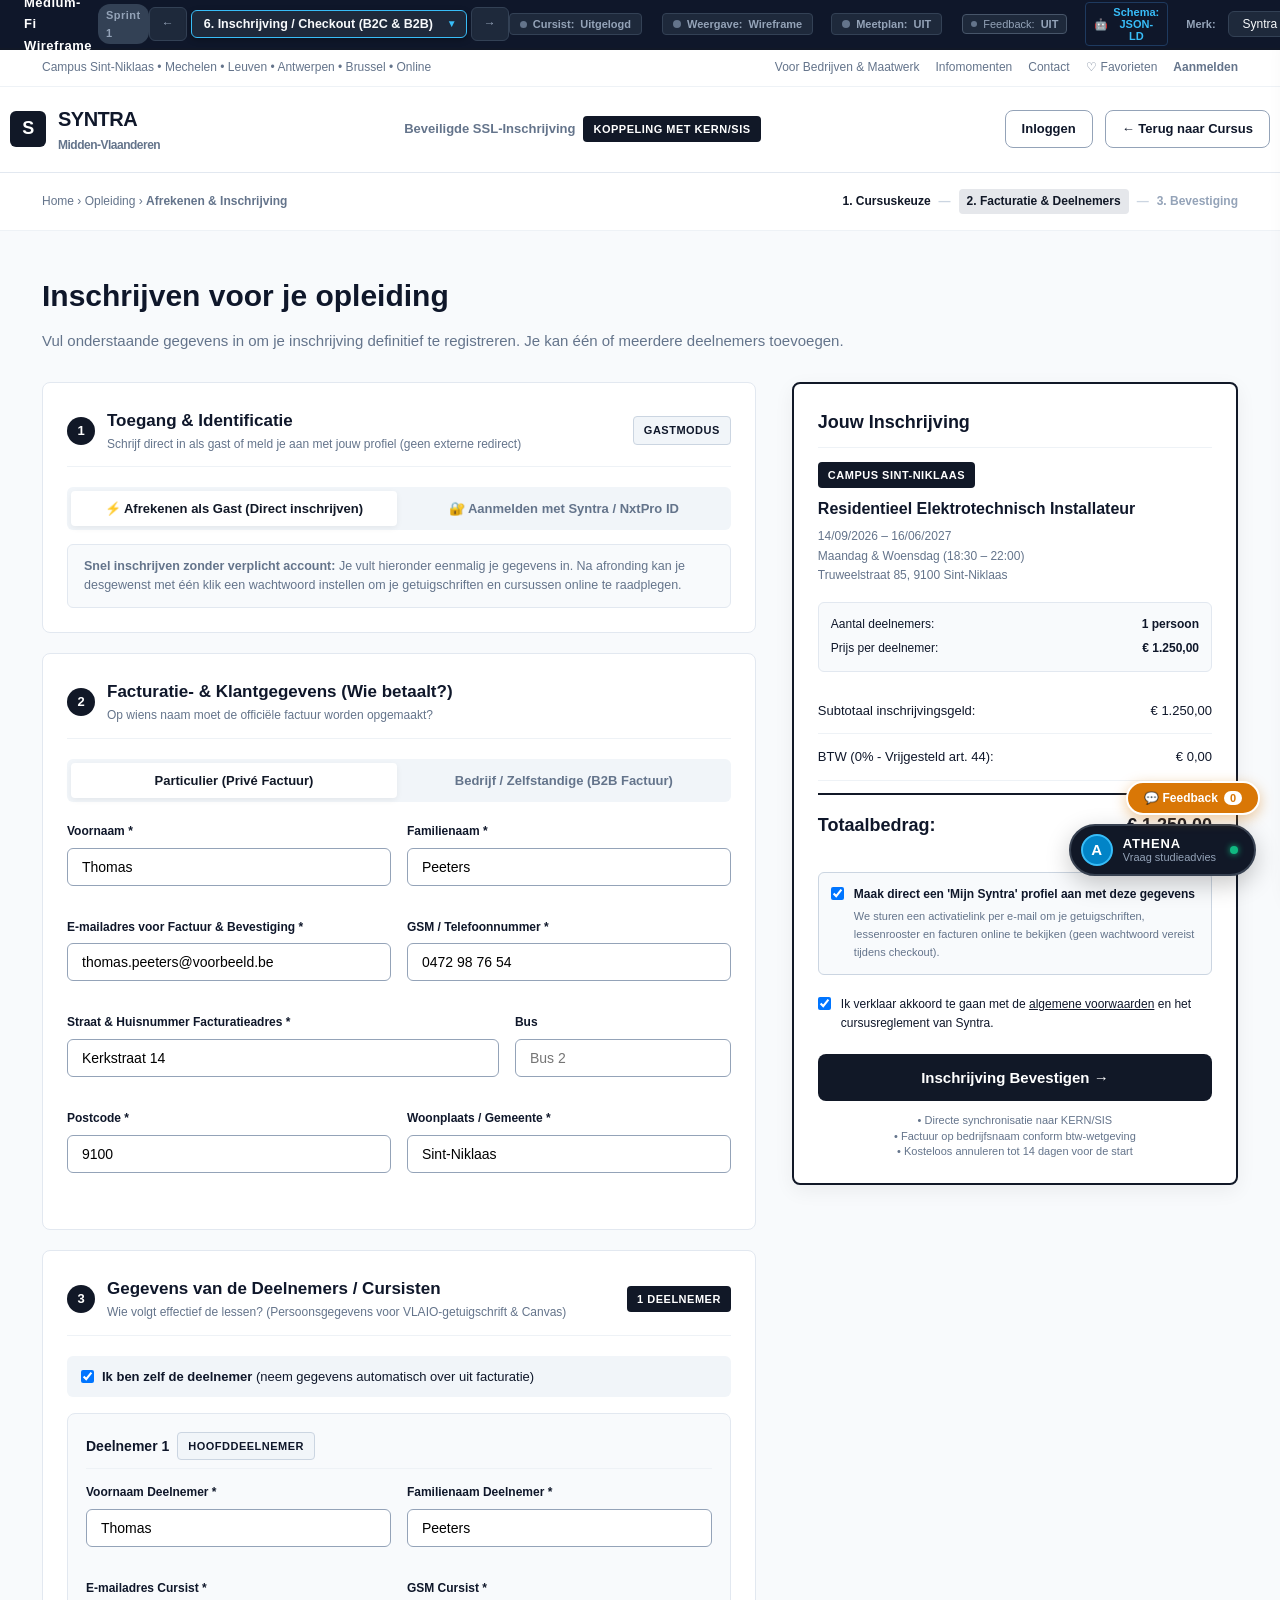
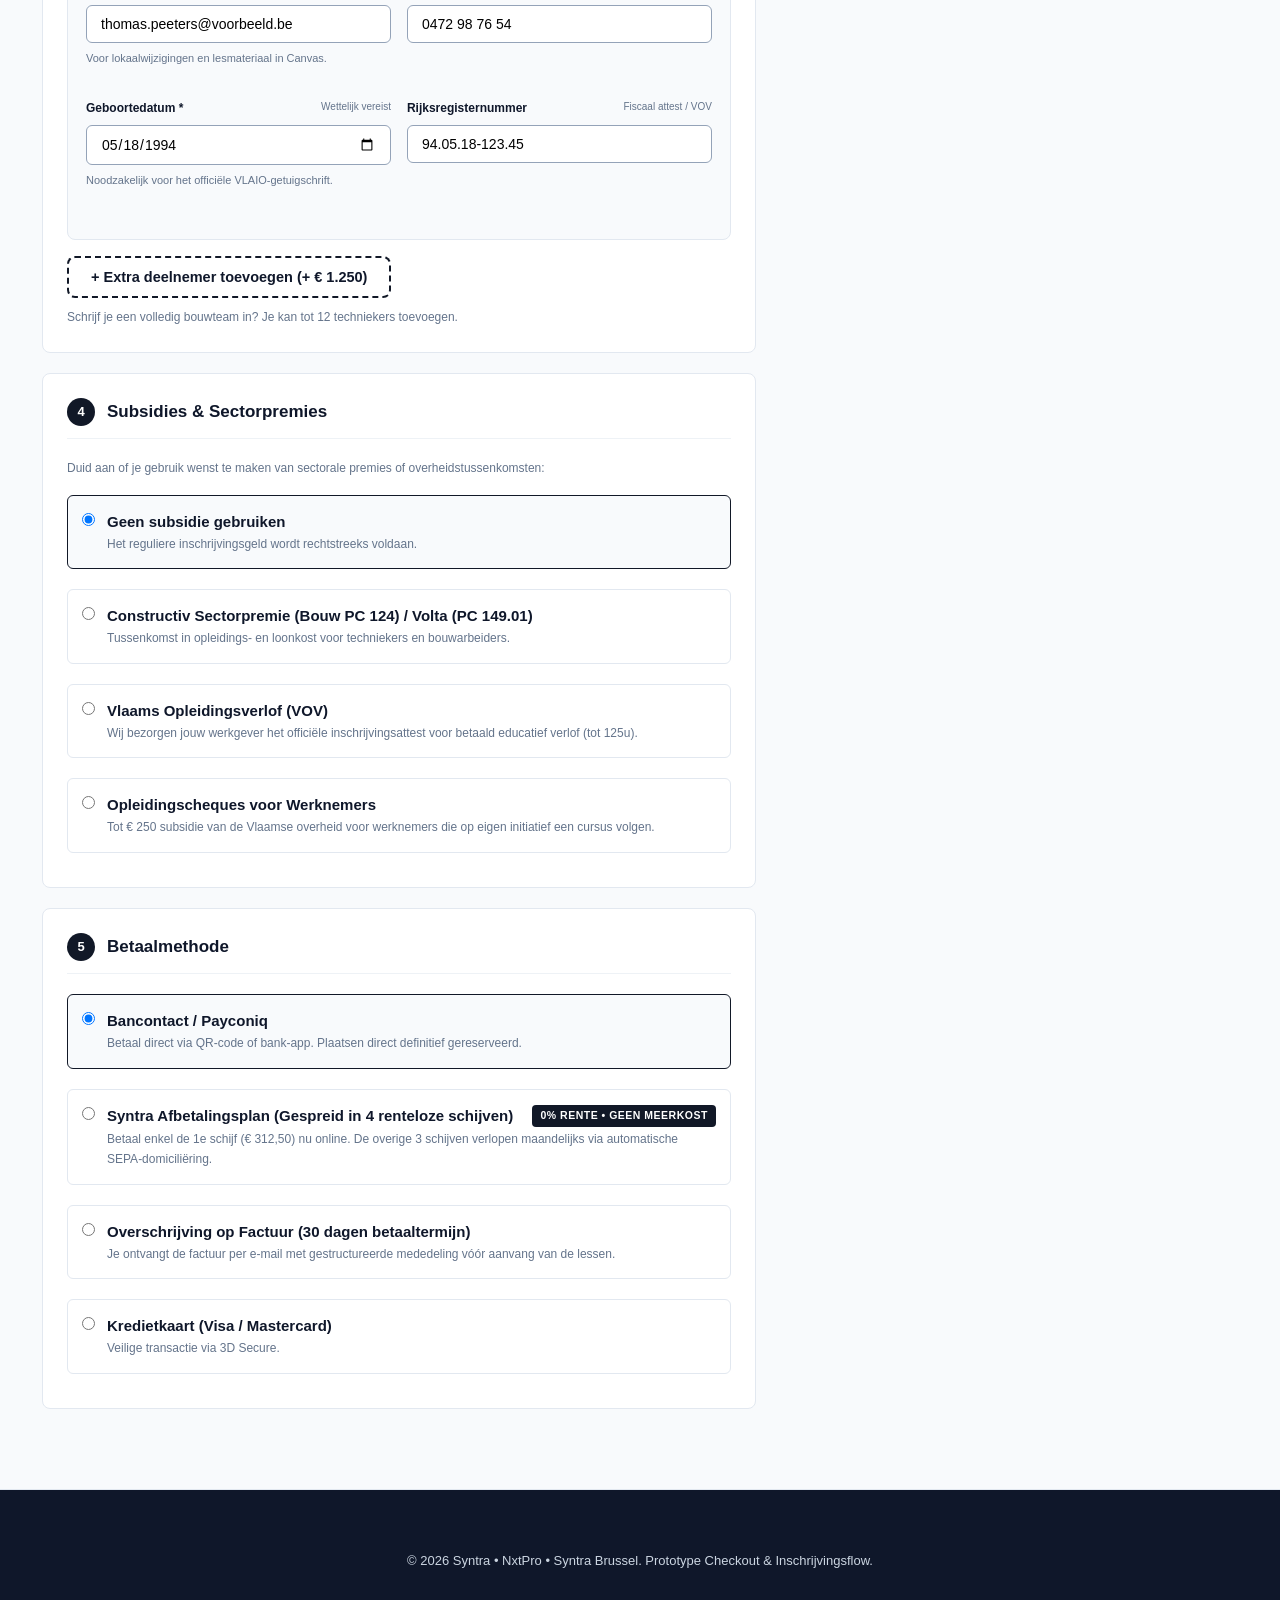
==== commit 0de45948: "Add inline IDP login and guest checkout option to afrekenen with meetplan tracking" ====
--- a/afrekenen.html
+++ b/afrekenen.html
@@ -88,10 +88,99 @@
                     <!-- LINKERKOLOM: INSCHRIJFFORMULIER -->
                     <div>
                         
-                        <!-- STAP 1: FACTURATIE- & KLANTGEGEVENS (ONMIDDELLIJK ALS EERSTE STAP!) -->
+                        <!-- STAP 1: IDENTIFICATIE & TOEGANG (INLINE IDP LOGIN VS GAST AFREKENEN) -->
+                        <div class="wf-checkout-step" id="wfAuthStep">
+                            <div class="wf-checkout-step-header" style="justify-content:space-between; flex-wrap:wrap;">
+                                <div style="display:flex; align-items:center; gap:12px;">
+                                    <div class="wf-step-number" id="authStepIcon">1</div>
+                                    <div>
+                                        <div class="wf-checkout-step-title">Toegang &amp; Identificatie</div>
+                                        <div style="font-size:12px; color:var(--wf-text-muted);">Schrijf direct in als gast of meld je aan met jouw profiel (geen externe redirect)</div>
+                                    </div>
+                                </div>
+                                <span class="wf-tag wf-tag-outline" id="authBadge">Gastmodus</span>
+                            </div>
+
+                            <!-- Schakelaar Gast vs Aanmelden -->
+                            <div class="wf-toggle-tabs" id="authModeTabs" style="margin-bottom:14px;">
+                                <button type="button" class="wf-toggle-tab active" id="tabGuest" onclick="switchAuthMode('guest')">
+                                    ⚡ Afrekenen als Gast (Direct inschrijven)
+                                </button>
+                                <button type="button" class="wf-toggle-tab" id="tabLogin" onclick="switchAuthMode('login')">
+                                    🔐 Aanmelden met Syntra / NxtPro ID
+                                </button>
+                            </div>
+
+                            <!-- INLINE GAST INFO -->
+                            <div id="authGuestInfo" style="background:#F8FAFC; border:1px solid var(--wf-border); border-radius:6px; padding:12px 16px; font-size:12.5px; color:var(--wf-text-muted); line-height:1.5;">
+                                <strong>Snel inschrijven zonder verplicht account:</strong> Je vult hieronder eenmalig je gegevens in. Na afronding kan je desgewenst met één klik een wachtwoord instellen om je getuigschriften en cursussen online te raadplegen.
+                            </div>
+
+                            <!-- INLINE IDP LOGIN PANEEL (100% Inline via IDP API - Geen redirect naar externe pagina!) -->
+                            <div id="authLoginPanel" style="display:none; background:#FFFFFF; border:2px solid #0284C7; border-radius:8px; padding:18px; margin-top:8px;">
+                                <div style="display:flex; justify-content:space-between; align-items:center; margin-bottom:14px; border-bottom:1px solid #E2E8F0; padding-bottom:10px;">
+                                    <div>
+                                        <strong style="font-size:14px; color:#0369A1;">Inline Aanmelden via Centrale IDP</strong>
+                                        <div style="font-size:11.5px; color:var(--wf-text-muted);">Blijf op deze pagina: jouw profiel en facturatiegegevens worden direct ingeladen</div>
+                                    </div>
+                                    <span class="wf-tag wf-tag-green" style="font-size:10px;">Single Sign-On (OIDC)</span>
+                                </div>
+
+                                <div id="loginFormFields">
+                                    <div class="wf-form-row">
+                                        <div class="wf-form-row-1">
+                                            <label class="wf-form-label">E-mailadres / Gebruikersnaam</label>
+                                            <input type="email" class="wf-form-input" id="idpEmail" placeholder="jouw.naam@bedrijf.be" value="karel@peetersbouw.be">
+                                        </div>
+                                        <div class="wf-form-row-1">
+                                            <label class="wf-form-label">Wachtwoord</label>
+                                            <input type="password" class="wf-form-input" id="idpPassword" placeholder="••••••••••••" value="Syntra2026!">
+                                        </div>
+                                    </div>
+
+                                    <div style="display:flex; justify-content:space-between; align-items:center; flex-wrap:wrap; gap:10px; margin-top:10px;">
+                                        <div style="display:flex; gap:10px; align-items:center;">
+                                            <button type="button" class="wf-btn wf-btn-primary wf-btn-sm" id="btnInlineLogin" onclick="simulateInlineLogin('credentials')" style="padding:8px 18px; font-weight:800;">
+                                                Aanmelden &amp; Gegevens Ophalen &rarr;
+                                            </button>
+                                            <a href="#" style="font-size:12px; color:var(--wf-text-muted); text-decoration:underline;">Wachtwoord vergeten?</a>
+                                        </div>
+                                        
+                                        <!-- SSO FEDERATED OPTIONS (INLINE POPUP/MODAL) -->
+                                        <div style="display:flex; gap:8px; align-items:center;">
+                                            <span style="font-size:11.5px; color:var(--wf-text-muted);">Of federatief:</span>
+                                            <button type="button" class="wf-btn wf-btn-outline wf-btn-sm" onclick="simulateInlineLogin('itsme')" style="padding:5px 10px; font-size:11px; display:inline-flex; align-items:center; gap:4px; font-weight:700;">
+                                                <span style="font-weight:900; color:#E11D48;">itsme</span>®
+                                            </button>
+                                            <button type="button" class="wf-btn wf-btn-outline wf-btn-sm" onclick="simulateInlineLogin('microsoft')" style="padding:5px 10px; font-size:11px; display:inline-flex; align-items:center; gap:4px;">
+                                                <svg width="12" height="12" viewBox="0 0 21 21"><path fill="#f25022" d="M1 1h9v9H1z"/><path fill="#00a4ef" d="M1 11h9v9H1z"/><path fill="#7fba00" d="M11 1h9v9h-9z"/><path fill="#ffb900" d="M11 11h9v9h-9z"/></svg> Microsoft 365
+                                            </button>
+                                        </div>
+                                    </div>
+                                </div>
+
+                                <!-- SUCCESVOLLE AANGEMELDE STAAT -->
+                                <div id="loginSuccessState" style="display:none; background:#F0FDF4; border:1px solid #BBF7D0; border-radius:6px; padding:12px 16px;">
+                                    <div style="display:flex; justify-content:space-between; align-items:center; flex-wrap:wrap; gap:8px;">
+                                        <div style="display:flex; align-items:center; gap:12px;">
+                                            <div style="width:38px; height:38px; border-radius:50%; background:#16A34A; color:#fff; display:flex; align-items:center; justify-content:center; font-weight:800; font-size:14px;">KS</div>
+                                            <div>
+                                                <strong style="font-size:13.5px; color:#15803D;" id="loggedInUserName">Karel Strosse (Bouwbedrijf Peeters NV)</strong>
+                                                <div style="font-size:11.5px; color:#166534;" id="loggedInUserEmail">karel@peetersbouw.be &bull; BTW BE 0845.123.789 &bull; IDP Token actief (inline)</div>
+                                            </div>
+                                        </div>
+                                        <button type="button" class="wf-btn wf-btn-outline wf-btn-sm" onclick="logoutInline()" style="font-size:11px; padding:4px 10px; border-color:#86EFAC; color:#15803D; background:#FFFFFF;">
+                                            Afmelden / Ander account
+                                        </button>
+                                    </div>
+                                </div>
+                            </div>
+                        </div>
+
+                        <!-- STAP 2: FACTURATIE- & KLANTGEGEVENS (WIE BETAALT?) -->
                         <div class="wf-checkout-step">
                             <div class="wf-checkout-step-header">
-                                <div class="wf-step-number">1</div>
+                                <div class="wf-step-number">2</div>
                                 <div>
                                     <div class="wf-checkout-step-title">Facturatie- &amp; Klantgegevens (Wie betaalt?)</div>
                                     <div style="font-size:12px; color:var(--wf-text-muted);">Op wiens naam moet de officiële factuur worden opgemaakt?</div>
@@ -197,11 +286,11 @@
                             </div>
                         </div>
 
-                        <!-- STAP 2: DEELNEMERS / CURSISTEN (MEERDERE DEELNEMERS INSCHRIJVEN!) -->
+                        <!-- STAP 3: DEELNEMERS / CURSISTEN (MEERDERE DEELNEMERS INSCHRIJVEN!) -->
                         <div class="wf-checkout-step">
                             <div class="wf-checkout-step-header" style="justify-content:space-between; flex-wrap:wrap;">
                                 <div style="display:flex; align-items:center; gap:12px;">
-                                    <div class="wf-step-number">2</div>
+                                    <div class="wf-step-number">3</div>
                                     <div>
                                         <div class="wf-checkout-step-title">Gegevens van de Deelnemers / Cursisten</div>
                                         <div style="font-size:12px; color:var(--wf-text-muted);">Wie volgt effectief de lessen? (Persoonsgegevens voor VLAIO-getuigschrift &amp; Canvas)</div>
@@ -286,10 +375,10 @@
                             </div>
                         </div>
 
-                        <!-- STAP 3: SUBSIDIES & SECTORFINANCIERING -->
+                        <!-- STAP 4: SUBSIDIES & SECTORFINANCIERING -->
                         <div class="wf-checkout-step">
                             <div class="wf-checkout-step-header">
-                                <div class="wf-step-number">3</div>
+                                <div class="wf-step-number">4</div>
                                 <div class="wf-checkout-step-title">Subsidies &amp; Sectorpremies</div>
                             </div>
                             <p style="font-size:12px; color:var(--wf-text-muted); margin-bottom:16px;">
@@ -337,10 +426,10 @@
                             </div>
                         </div>
 
-                        <!-- STAP 4: BETAALMETHODE -->
+                        <!-- STAP 5: BETAALMETHODE & AFBETALINGSPLAN -->
                         <div class="wf-checkout-step">
                             <div class="wf-checkout-step-header">
-                                <div class="wf-step-number">4</div>
+                                <div class="wf-step-number">5</div>
                                 <div class="wf-checkout-step-title">Betaalmethode</div>
                             </div>
 
@@ -448,6 +537,19 @@
                                 <div style="font-size:11px; color:#3B82F6;">
                                     Resterend saldo: 3 &times; <strong id="summaryRemainingInstallments">&euro; 312,50</strong> via maandelijkse domiciliëring (0% rente).
                                 </div>
+                            </div>
+
+                            <!-- OPT-IN MIJN SYNTRA ACCOUNT VOOR GASTEN (JUST-IN-TIME ACCOUNT CREATION) -->
+                            <div id="optInAccountBox" style="margin:16px 0; padding:12px; background:#F8FAFC; border:1px solid #CBD5E1; border-radius:6px; font-size:12px;">
+                                <label style="display:flex; gap:10px; align-items:flex-start; cursor:pointer;">
+                                    <input type="checkbox" id="chkCreateAccount" name="create_account_opt_in" checked style="margin-top:2px;">
+                                    <div>
+                                        <strong>Maak direct een 'Mijn Syntra' profiel aan met deze gegevens</strong>
+                                        <div style="font-size:11px; color:var(--wf-text-muted); margin-top:2px;">
+                                            We sturen een activatielink per e-mail om je getuigschriften, lessenrooster en facturen online te bekijken (geen wachtwoord vereist tijdens checkout).
+                                        </div>
+                                    </div>
+                                </label>
                             </div>
 
                             <div style="margin:20px 0;">
@@ -596,6 +698,127 @@
         }
     }
 
+    function logMeetplan(eventName, payload) {
+        window.dataLayer = window.dataLayer || [];
+        window.wfDataLayerLog = window.wfDataLayerLog || [];
+        var data = Object.assign({ event: eventName }, payload);
+        window.dataLayer.push(data);
+        window.wfDataLayerLog.push({ timestamp: new Date().toLocaleTimeString('nl-BE'), event: eventName, payload: data });
+        if (typeof updateDrawerLiveLog === 'function') updateDrawerLiveLog();
+    }
+
+    function switchAuthMode(mode) {
+        var tabGuest = document.getElementById('tabGuest');
+        var tabLogin = document.getElementById('tabLogin');
+        var guestInfo = document.getElementById('authGuestInfo');
+        var loginPanel = document.getElementById('authLoginPanel');
+        var badge = document.getElementById('authBadge');
+        var optInBox = document.getElementById('optInAccountBox');
+
+        if (mode === 'login') {
+            tabGuest.classList.remove('active');
+            tabLogin.classList.add('active');
+            guestInfo.style.display = 'none';
+            loginPanel.style.display = 'block';
+            badge.textContent = 'Aanmelden vereist';
+            badge.className = 'wf-tag wf-tag-sm';
+            badge.style.background = '#E0F2FE';
+            badge.style.color = '#0369A1';
+        } else {
+            tabLogin.classList.remove('active');
+            tabGuest.classList.add('active');
+            loginPanel.style.display = 'none';
+            guestInfo.style.display = 'block';
+            badge.textContent = 'Gastmodus';
+            badge.className = 'wf-tag wf-tag-outline';
+            badge.style.background = '';
+            badge.style.color = '';
+            if (optInBox) {
+                optInBox.innerHTML = 
+                    '<label style="display:flex; gap:10px; align-items:flex-start; cursor:pointer;">' +
+                        '<input type="checkbox" id="chkCreateAccount" name="create_account_opt_in" checked style="margin-top:2px;">' +
+                        '<div>' +
+                            '<strong>Maak direct een \'Mijn Syntra\' profiel aan met deze gegevens</strong>' +
+                            '<div style="font-size:11px; color:var(--wf-text-muted); margin-top:2px;">' +
+                                'We sturen een activatielink per e-mail om je getuigschriften, lessenrooster en facturen online te bekijken (geen wachtwoord vereist tijdens checkout).' +
+                            '</div>' +
+                        '</div>' +
+                    '</label>';
+            }
+        }
+
+        logMeetplan('select_auth_mode', {
+            auth_mode: mode,
+            is_inline: true
+        });
+    }
+
+    function simulateInlineLogin(provider) {
+        var btn = document.getElementById('btnInlineLogin');
+        var originalText = btn.innerHTML;
+        btn.innerHTML = '<span class="wf-spinner" style="display:inline-block; width:12px; height:12px; border:2px solid #fff; border-top-color:transparent; border-radius:50%; animation:wf-spin 0.6s linear infinite; margin-right:6px; vertical-align:middle;"></span> Bezig met aanmelden via IDP...';
+        btn.disabled = true;
+
+        setTimeout(function() {
+            btn.innerHTML = originalText;
+            btn.disabled = false;
+
+            document.getElementById('loginFormFields').style.display = 'none';
+            document.getElementById('loginSuccessState').style.display = 'block';
+
+            var badge = document.getElementById('authBadge');
+            badge.textContent = 'IDP Verifieerd ✓';
+            badge.className = 'wf-tag wf-tag-green';
+            badge.style.background = '';
+            badge.style.color = '';
+
+            // Automatisch profiel invullen (Bedrijfsleider / Particulier)
+            switchCustomerType('bedrijf');
+            document.getElementById('inputBedrijfsnaam').value = 'Bouwbedrijf Peeters NV';
+            document.getElementById('inputBTW').value = 'BE 0845.123.789';
+            document.getElementById('fact_voornaam').value = 'Karel';
+            document.getElementById('fact_achternaam').value = 'Strosse';
+            document.getElementById('fact_email').value = 'karel@peetersbouw.be';
+            document.getElementById('fact_telefoon').value = '0472 98 76 54';
+            document.getElementById('fact_straat').value = 'Truweelstraat 42';
+            document.getElementById('fact_postcode').value = '9100';
+            document.getElementById('fact_gemeente').value = 'Sint-Niklaas';
+
+            document.getElementById('p1_voornaam').value = 'Karel';
+            document.getElementById('p1_achternaam').value = 'Strosse';
+            document.getElementById('p1_email').value = 'karel@peetersbouw.be';
+            document.getElementById('p1_telefoon').value = '0472 98 76 54';
+
+            var optInBox = document.getElementById('optInAccountBox');
+            if (optInBox) {
+                optInBox.innerHTML = 
+                    '<div style="color:#15803D; font-weight:700; display:flex; align-items:center; gap:8px;">' +
+                        '<span>✓ Inschrijving wordt gekoppeld aan jouw bestaande Syntra ID (karel@peetersbouw.be).</span>' +
+                    '</div>';
+            }
+
+            logMeetplan('login', {
+                method: provider || 'credentials_inline',
+                is_inline: true,
+                user_id: 'IDP-USR-89412',
+                customer_type: 'bedrijf',
+                prefilled_fields: 9
+            });
+        }, 450);
+    }
+
+    function logoutInline() {
+        document.getElementById('loginFormFields').style.display = 'block';
+        document.getElementById('loginSuccessState').style.display = 'none';
+        var badge = document.getElementById('authBadge');
+        badge.textContent = 'Niet Aangemeld';
+        badge.className = 'wf-tag wf-tag-outline';
+
+        logMeetplan('logout', {
+            auth_mode: 'guest'
+        });
+    }
+
     document.addEventListener('DOMContentLoaded', function() {
         var params = new URLSearchParams(window.location.search);
         var campus = params.get('campus');
